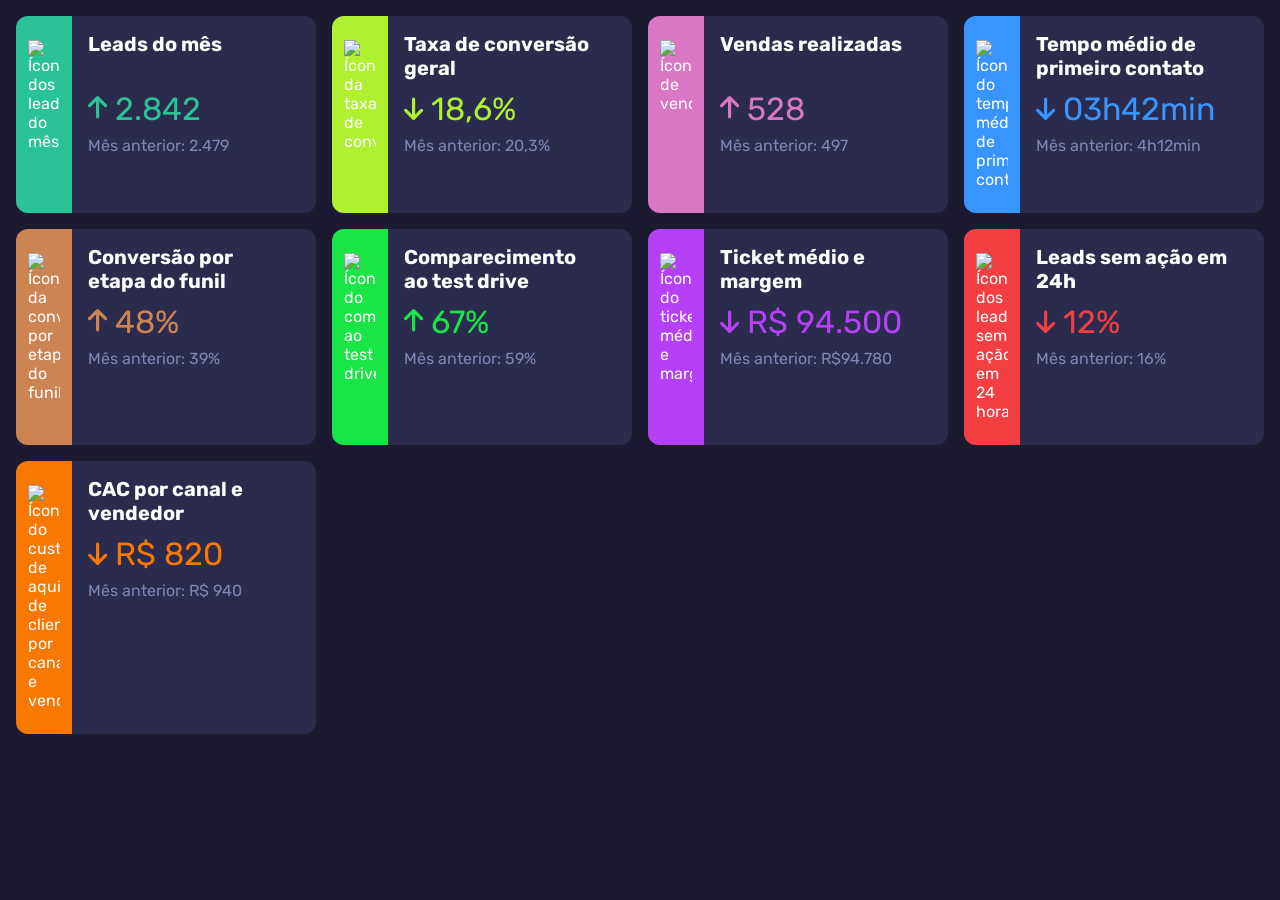
==== index.html @ 7ce00cc4 "feat:cards fluidos com KPIs" ====
<!DOCTYPE html>
<html lang="pt-br">

<head>
  <meta charset="UTF-8">
  <meta name="viewport" content="width=device-width, initial-scale=1.0">
  <title>Dashboard</title>
  <link rel="preconnect" href="https://fonts.googleapis.com">
  <link rel="preconnect" href="https://fonts.gstatic.com" crossorigin>
  <link href="https://fonts.googleapis.com/css2?family=Rubik:ital,wght@0,300..900;1,300..900&display=swap"
    rel="stylesheet">
  <link rel="stylesheet" href="style.css">
</head>

<body>
  <header></header>

  <main>
    <section class="cards">
      <article class="card leads">
        <div class="card__icon__container">
          <img src="assets/leads.svg" alt="Ícone dos leads do mês" class="card__icon">
        </div>
        <div class="card__content">
          <h2>Leads do mês</h2>
          <div class="card__data">
            <svg class="arrow" viewBox="0 0 12 25">
              <defs id="defs1" />
              <g id="SVGRepo_iconCarrier">
              <path d="M 6,6 V 18 M 6,6 1,11 m 5,-5 5,5" stroke="currentColor" stroke-width="2" stroke-linecap="round"
              stroke-linejoin="round" id="path1" />
              </g>
            </svg>
            <p>2.842</p>
          </div>
          <p class="card__data-prev">Mês anterior: 2.479</p>
        </div>
      </article>

      <article class="card conversao">
        <div class="card__icon__container">
          <img src="assets/conversao.svg" alt="Ícone da taxa de conversão" class="card__icon">
        </div>
        <div class="card__content">
          <h2>Taxa de conversão geral</h2>
          <div class="card__data">
            <svg class="arrow down" viewBox="0 0 12 25">
              <defs id="defs1" />
              <g id="SVGRepo_iconCarrier">
              <path d="M 6,6 V 18 M 6,6 1,11 m 5,-5 5,5" stroke="currentColor" stroke-width="2" stroke-linecap="round"
              stroke-linejoin="round" id="path1" />
              </g>
            </svg>
            <p>18,6%</p>
          </div>
          <p class="card__data-prev">Mês anterior: 20,3%</p>
        </div>
      </article>

      <article class="card vendas">
        <div class="card__icon__container">
          <img src="assets/vendas.svg" alt="Ícone de vendas" class="card__icon">
        </div>
        <div class="card__content">
          <h2>Vendas realizadas</h2>
          <div class="card__data">
            <svg class="arrow" viewBox="0 0 12 25">
              <defs id="defs1" />
              <g id="SVGRepo_iconCarrier">
              <path d="M 6,6 V 18 M 6,6 1,11 m 5,-5 5,5" stroke="currentColor" stroke-width="2" stroke-linecap="round"
              stroke-linejoin="round" id="path1" />
              </g>
            </svg>
            <p>528</p>
          </div>
          <p class="card__data-prev">Mês anterior: 497</p>
        </div>
      </article>

      <article class="card tempo">
        <div class="card__icon__container">
          <img src="assets/tempo.svg" alt="Ícone do tempo médio de primeiro contato" class="card__icon">
        </div>
        <div class="card__content">
          <h2>Tempo médio de primeiro contato</h2>
          <div class="card__data">
            <svg class="arrow down" viewBox="0 0 12 25">
              <defs id="defs1" />
              <g id="SVGRepo_iconCarrier">
              <path d="M 6,6 V 18 M 6,6 1,11 m 5,-5 5,5" stroke="currentColor" stroke-width="2" stroke-linecap="round"
              stroke-linejoin="round" id="path1" />
              </g>
            </svg>
            <p>03h42min</p>
          </div>
          <p class="card__data-prev">Mês anterior: 4h12min</p>
        </div>
      </article>

      <article class="card funil">
        <div class="card__icon__container">
          <img src="assets/funil.svg" alt="Ícone da conversão por etapa do funil" class="card__icon">
        </div>
        <div class="card__content">
          <h2>Conversão por etapa do funil</h2>
          <div class="card__data">
            <svg class="arrow" viewBox="0 0 12 25">
              <defs id="defs1" />
              <g id="SVGRepo_iconCarrier">
              <path d="M 6,6 V 18 M 6,6 1,11 m 5,-5 5,5" stroke="currentColor" stroke-width="2" stroke-linecap="round"
              stroke-linejoin="round" id="path1" />
              </g>
            </svg>
            <p>48%</p>
          </div>
          <p class="card__data-prev">Mês anterior: 39%</p>
        </div>
      </article>

      <article class="card test-drive">
        <div class="card__icon__container">
          <img src="assets/test-drive.svg" alt="Ícone do comparecimento ao test drive" class="card__icon">
        </div>
        <div class="card__content">
          <h2>Comparecimento ao test drive</h2>
          <div class="card__data">
            <svg class="arrow" viewBox="0 0 12 25">
              <defs id="defs1" />
              <g id="SVGRepo_iconCarrier">
              <path d="M 6,6 V 18 M 6,6 1,11 m 5,-5 5,5" stroke="currentColor" stroke-width="2" stroke-linecap="round"
              stroke-linejoin="round" id="path1" />
              </g>
            </svg>
            <p>67%</p>
          </div>
          <p class="card__data-prev">Mês anterior: 59%</p>
        </div>
      </article>

      <article class="card ticket">
        <div class="card__icon__container">
          <img src="assets/ticket.svg" alt="Ícone do ticket médio e margem" class="card__icon">
        </div>
        <div class="card__content">
          <h2>Ticket médio e margem</h2>
          <div class="card__data">
            <svg class="arrow down" viewBox="0 0 12 25">
              <defs id="defs1" />
              <g id="SVGRepo_iconCarrier">
              <path d="M 6,6 V 18 M 6,6 1,11 m 5,-5 5,5" stroke="currentColor" stroke-width="2" stroke-linecap="round"
              stroke-linejoin="round" id="path1" />
              </g>
            </svg>
            <p>R$ 94.500</p>
          </div>
          <p class="card__data-prev">Mês anterior: R$94.780</p>
        </div>
      </article>

      <article class="card leads-s-acao">
        <div class="card__icon__container">
          <img src="assets/leads-s-acao.svg" alt="Ícone dos leads sem ação em 24 horas" class="card__icon">
        </div>
        <div class="card__content">
          <h2>Leads sem ação em 24h</h2>
          <div class="card__data">
            <svg class="arrow down" viewBox="0 0 12 25">
              <defs id="defs1" />
              <g id="SVGRepo_iconCarrier">
              <path d="M 6,6 V 18 M 6,6 1,11 m 5,-5 5,5" stroke="currentColor" stroke-width="2" stroke-linecap="round"
              stroke-linejoin="round" id="path1" />
              </g>
            </svg>
            <p>12%</p>
          </div>
          <p class="card__data-prev">Mês anterior: 16%</p>
        </div>
      </article>

      <article class="card cac">
        <div class="card__icon__container">
          <img src="assets/cac.svg" alt="Ícone do custo de aquisição de clientes por canal e vendedor" class="card__icon">
        </div>
        <div class="card__content">
          <h2>CAC por canal e vendedor</h2>
          <div class="card__data">
            <svg class="arrow down" viewBox="0 0 12 25">
              <defs id="defs1" />
              <g id="SVGRepo_iconCarrier">
              <path d="M 6,6 V 18 M 6,6 1,11 m 5,-5 5,5" stroke="currentColor" stroke-width="2" stroke-linecap="round"
              stroke-linejoin="round" id="path1" />
              </g>
            </svg>
            <p>R$ 820</p>
          </div>
          <p class="card__data-prev">Mês anterior: R$ 940</p>
        </div>
      </article>
    </section>
  </main>

  <footer></footer>
</body>

</html>
---- style.css ----
* {
  padding: 0;
  margin: 0;
  box-sizing: border-box;
}

:root {
  --clr-leads: #2ac297;
  --clr-tempo: #3895ff;
  --clr-ticket: #b63ff8;
  --clr-conversao: #aff030;
  --clr-cac: #f87801;
  --clr-leads-s-acao: #f43f42;
  --clr-vendas: #d977c4;
  --clr-test-drive: #19e546;
  --clr-funil: #cc8552;
  --clr-content: #2b2c4d;
  --clr-highlight: #43458e;
  --clr-muted: #8284b5;
  --clr-text: #fff;
  --clr-bg-dark: #1b1a30;
}

body {
  padding: 1rem;
  background-color: var(--clr-bg-dark);
}

.cards {
  display: grid;
  grid-template-columns: repeat(auto-fit, minmax(300px, 1fr));
  gap: 1rem;
}

.card {
  display: flex;
  flex-direction: row;
  background-color: var(--clr-content);
  font-family: "Rubik", system-ui, sans-serif;
  text-decoration: none;
  color: var(--clr-text);
  border-radius: 12px;
  transition: .2s;
}

.card:hover {
  background-color: var(--clr-highlight);
}

.card__icon__container {
  border-radius: 12px 0 0 12px;
  padding: 1.5rem 0.75rem;
}

.card__icon {
  max-width: 2rem;
}

.card__content {
  display: flex;
  flex-direction: column;
  padding: 1rem;
  gap: 0.5rem;
}

.card__content h2 {
  font-size: 1.25rem;
  height: 3rem;
  max-width: 12rem;
}

.card__data {
  display: flex;
  flex-direction: row;
  align-items: flex-end;
  font-size: 2rem;
  gap: 0.5rem;
}

.arrow {
  max-height: 2.5rem;
}

.down {
  transform: rotate(180deg);
}

.card__data-prev {
  color: var(--clr-muted);
  font-size: 1rem;
}

.leads .card__data {
  color:var(--clr-leads);
}

.leads .card__icon__container {
  background-color: var(--clr-leads);
}

.conversao .card__data {
  color:var(--clr-conversao);
}

.conversao .card__icon__container {
  background-color: var(--clr-conversao);
}

.vendas .card__data {
  color:var(--clr-vendas);
}

.vendas .card__icon__container {
  background-color: var(--clr-vendas);
}

.tempo .card__data {
  color:var(--clr-tempo);
}

.tempo .card__icon__container {
  background-color: var(--clr-tempo);
}

.funil .card__data {
  color:var(--clr-funil);
}

.funil .card__icon__container {
  background-color: var(--clr-funil);
}

.test-drive .card__data {
  color:var(--clr-test-drive);
}

.test-drive .card__icon__container {
  background-color: var(--clr-test-drive);
}

.ticket .card__data {
  color:var(--clr-ticket);
}

.ticket .card__icon__container {
  background-color: var(--clr-ticket);
}

.leads-s-acao .card__data {
  color:var(--clr-leads-s-acao);
}

.leads-s-acao .card__icon__container {
  background-color: var(--clr-leads-s-acao);
}

.cac .card__data {
  color:var(--clr-cac);
}

.cac .card__icon__container {
  background-color: var(--clr-cac);
}
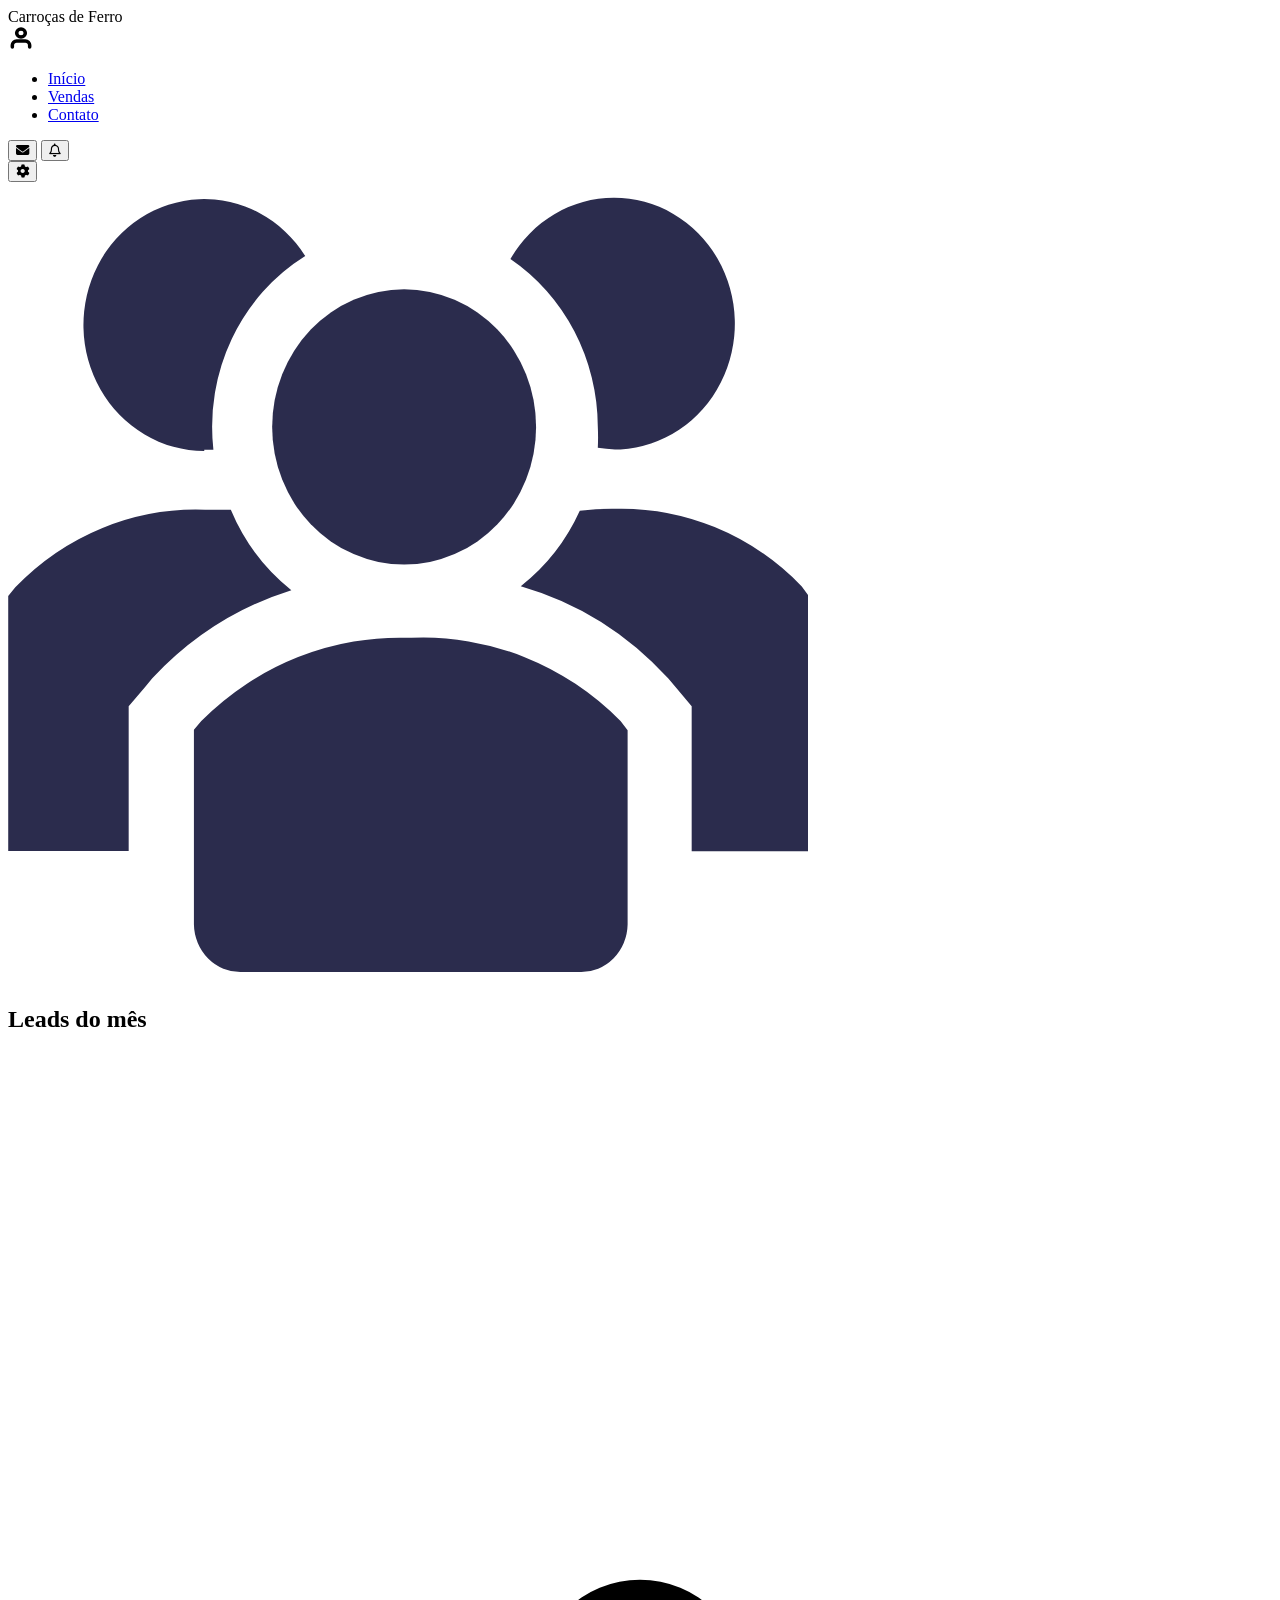
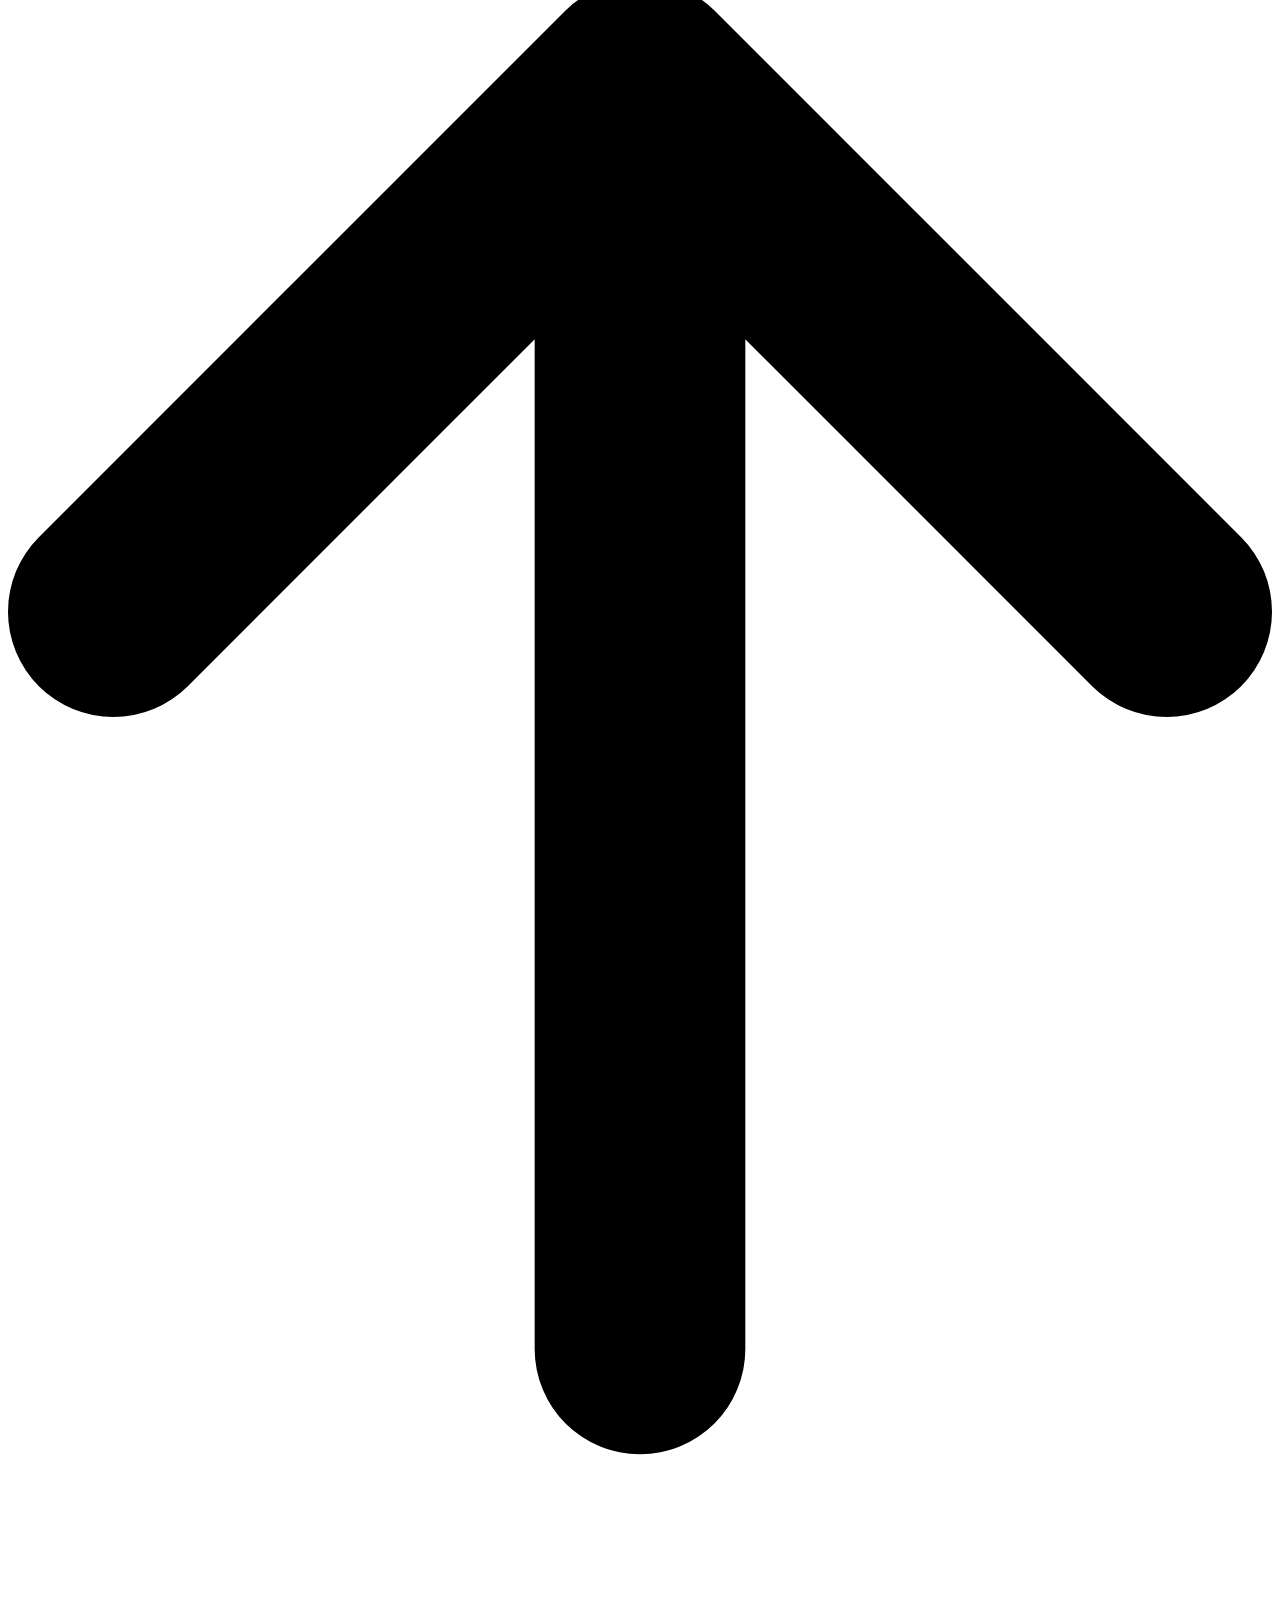
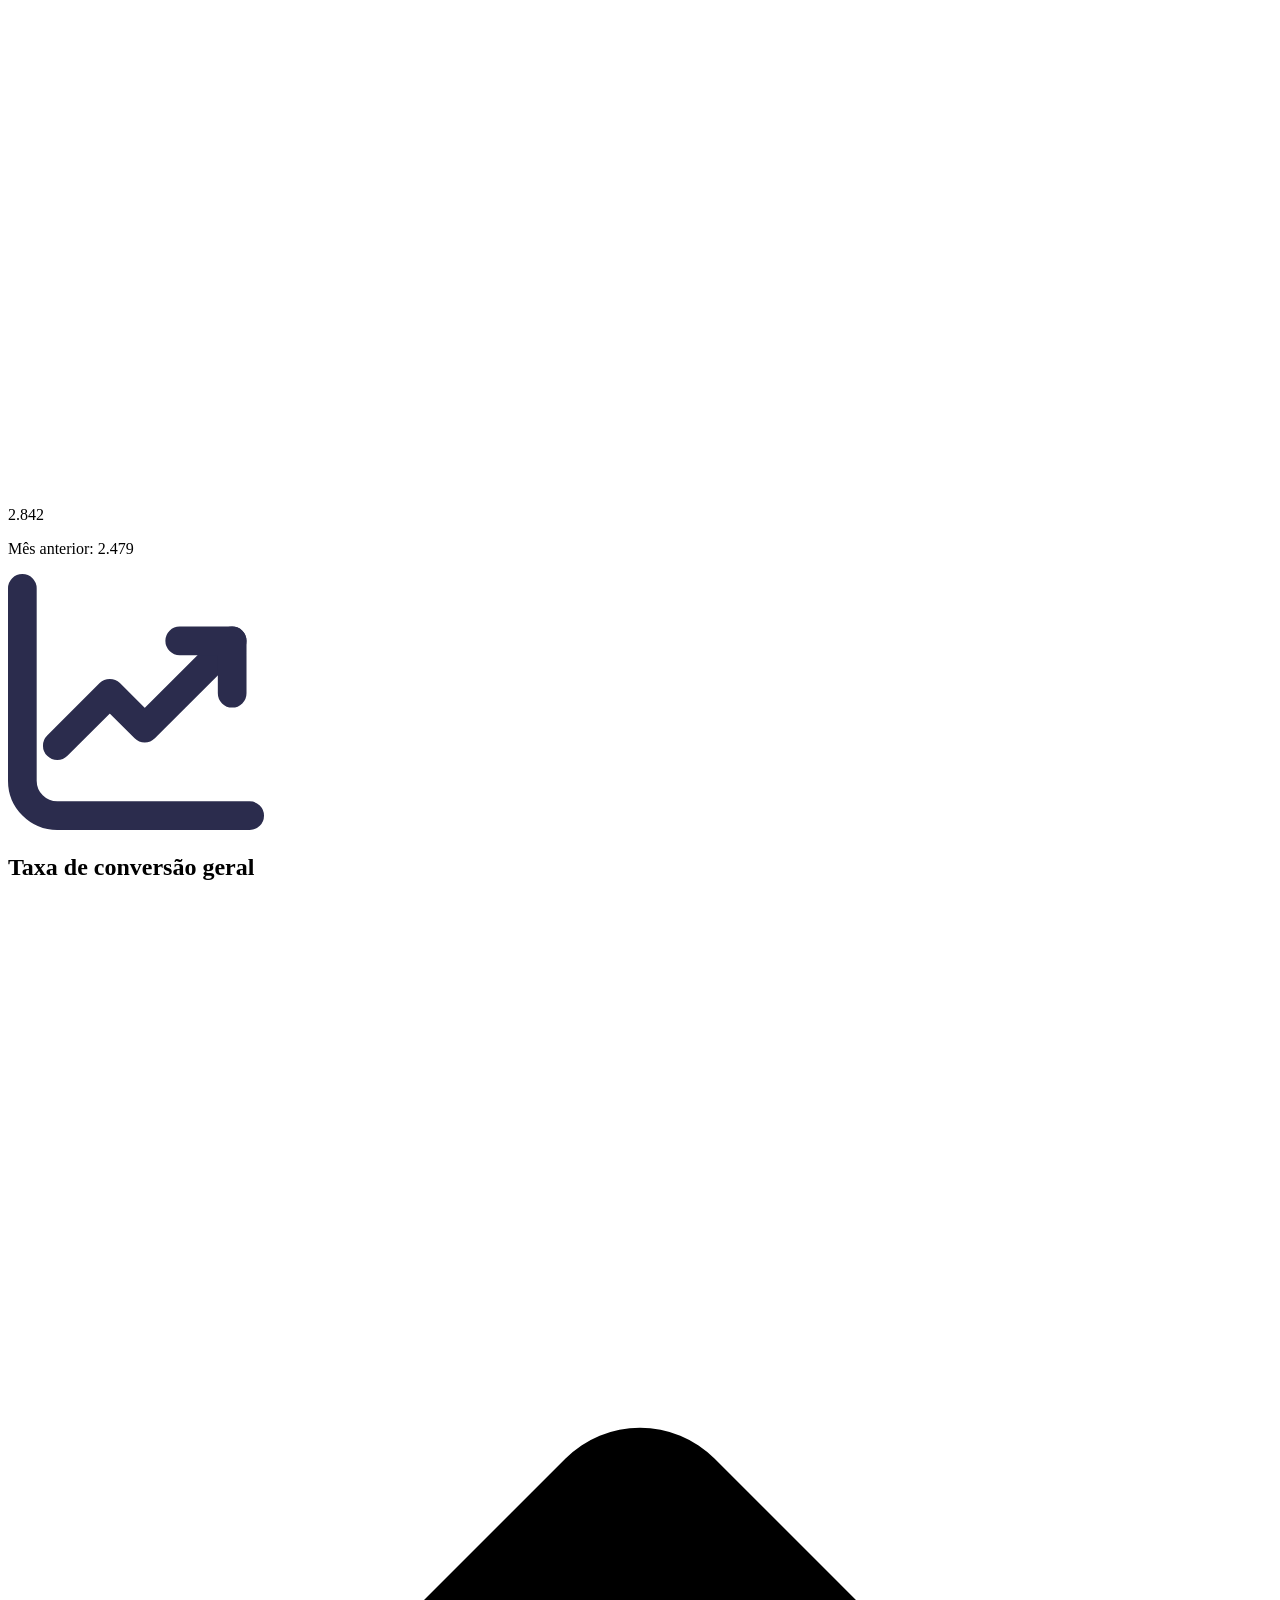
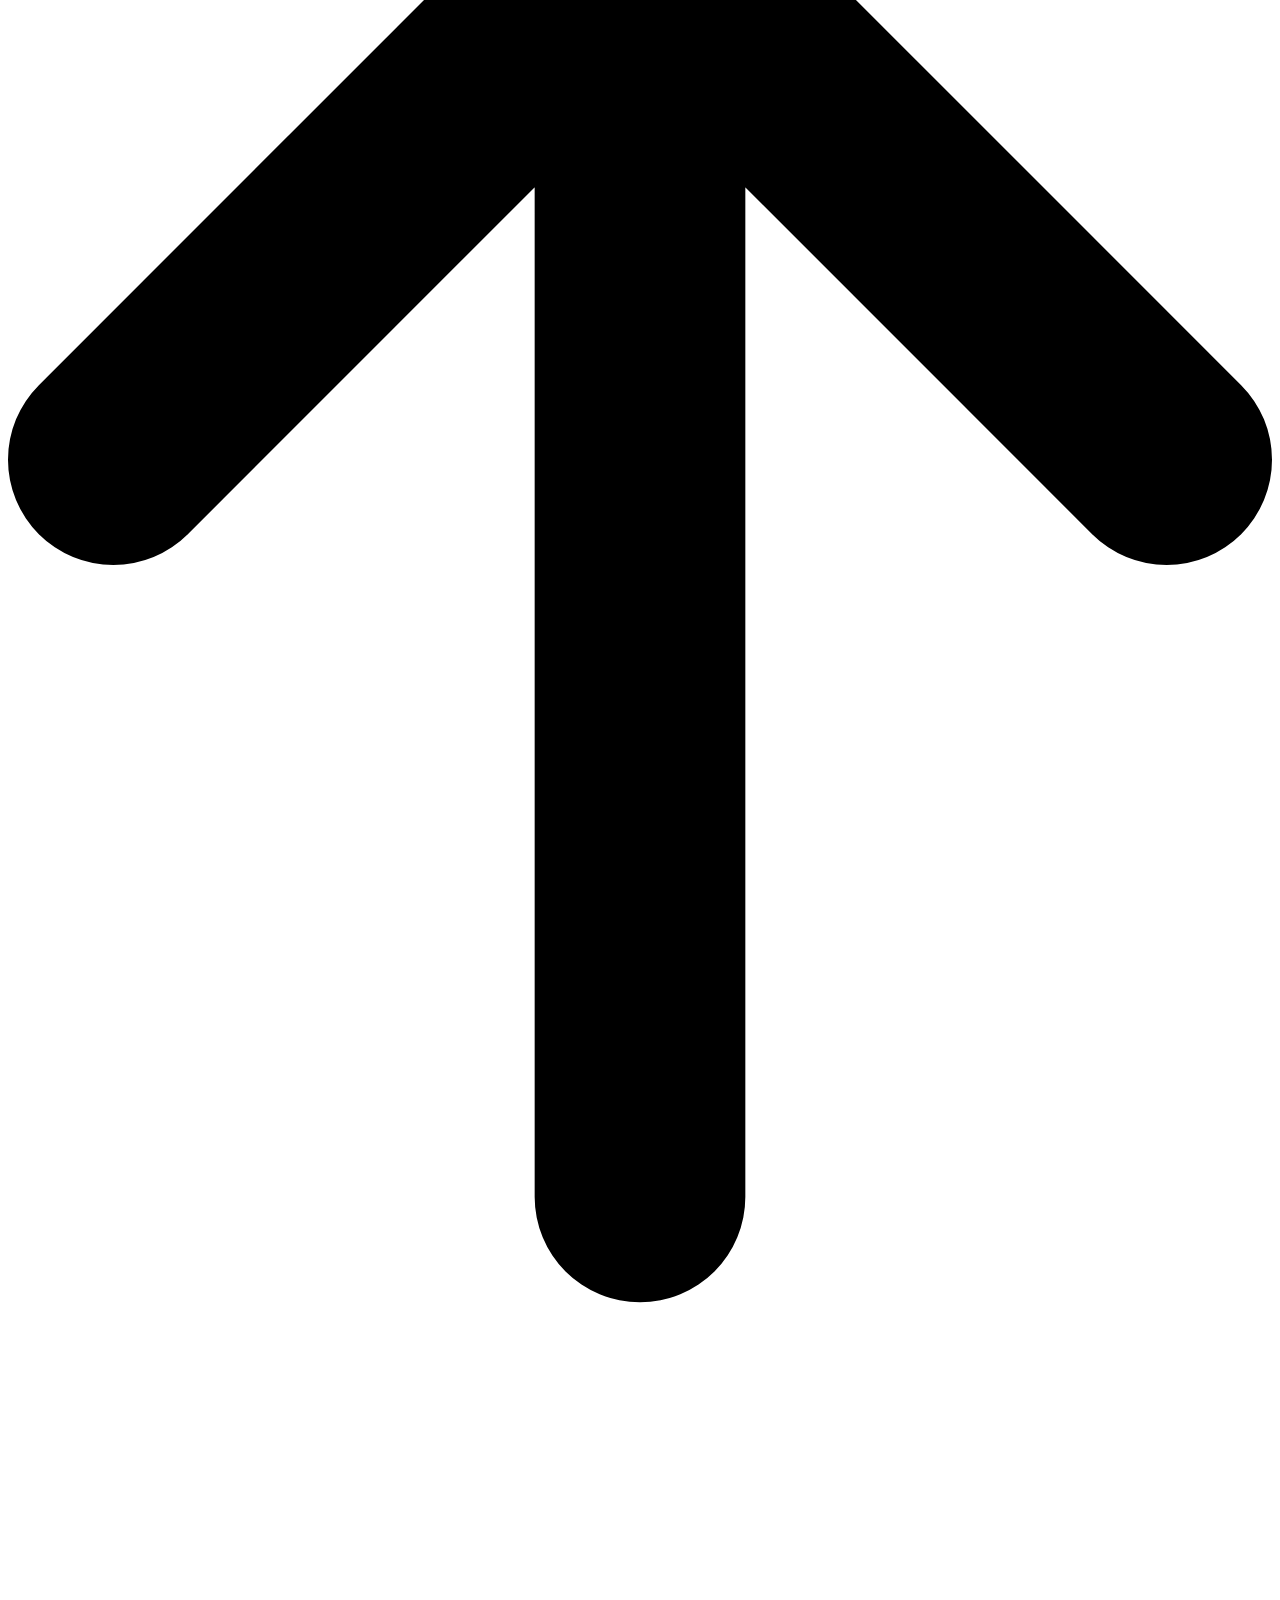
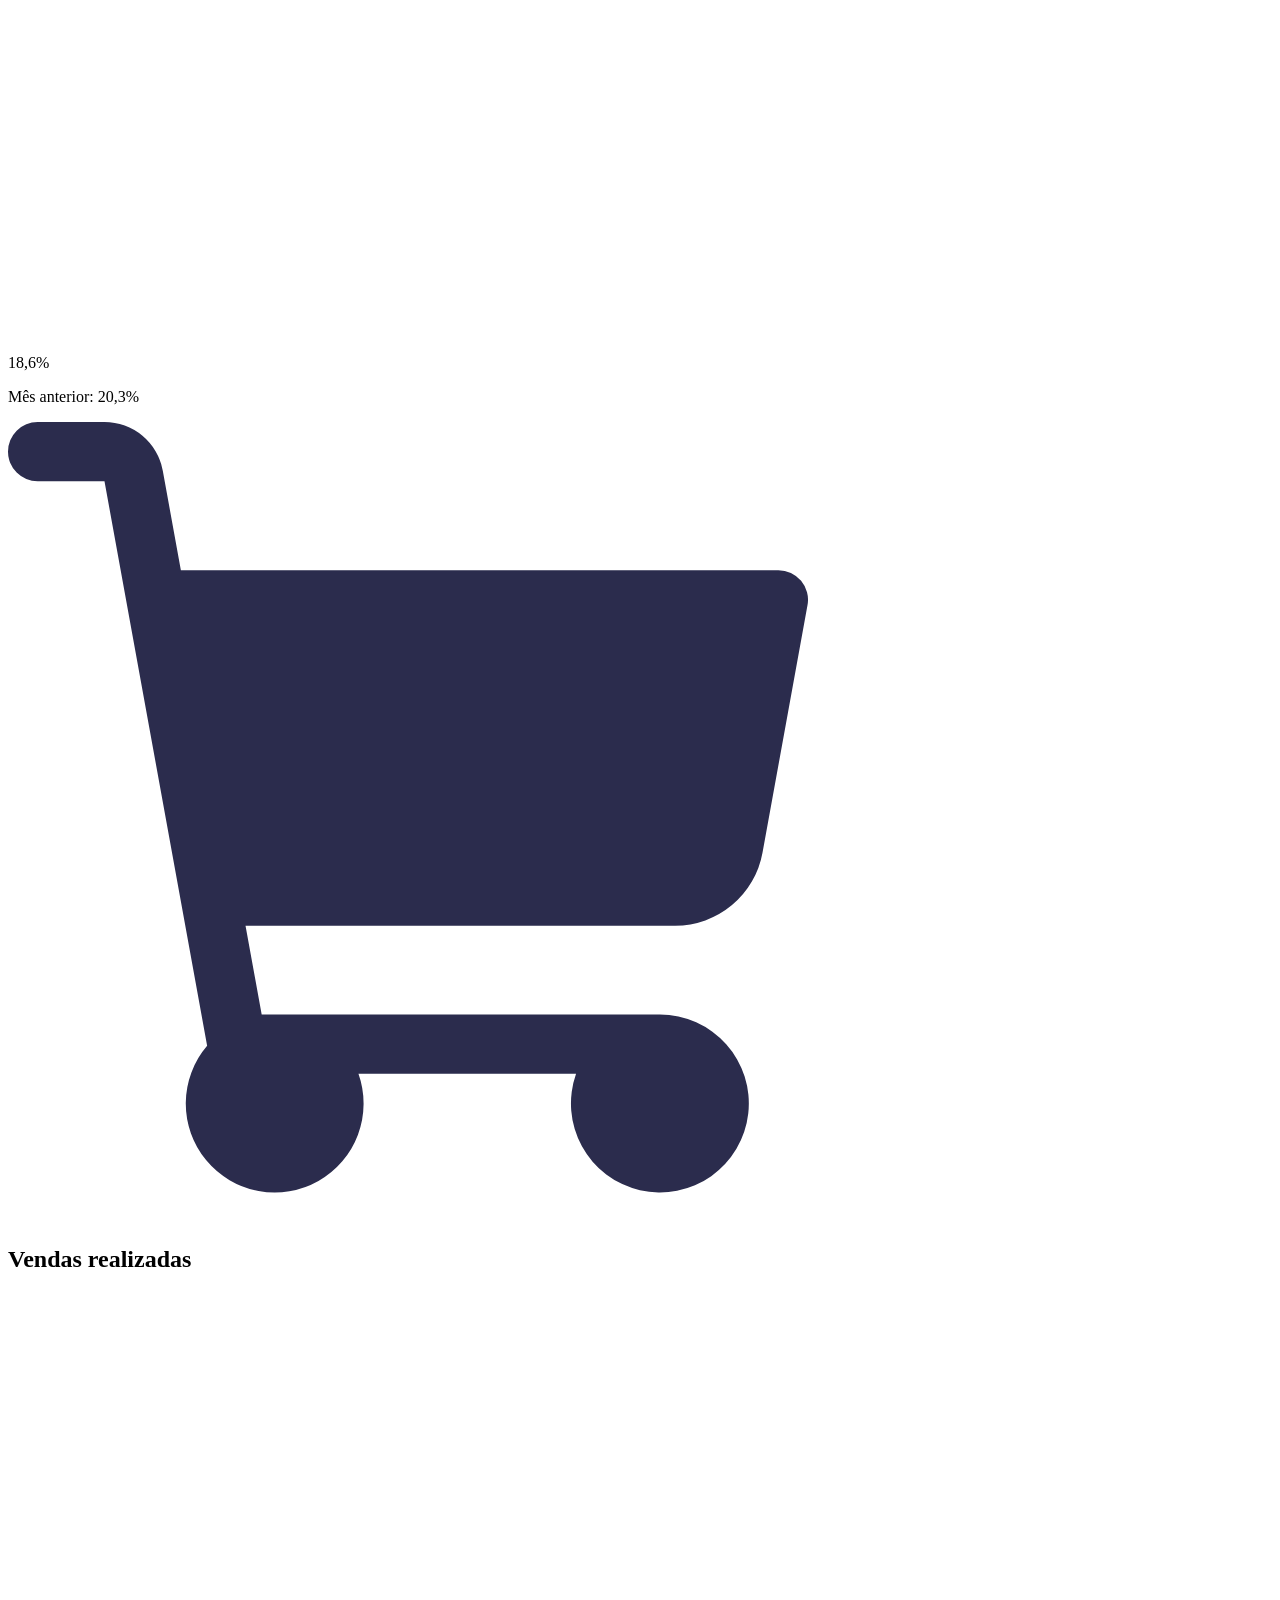
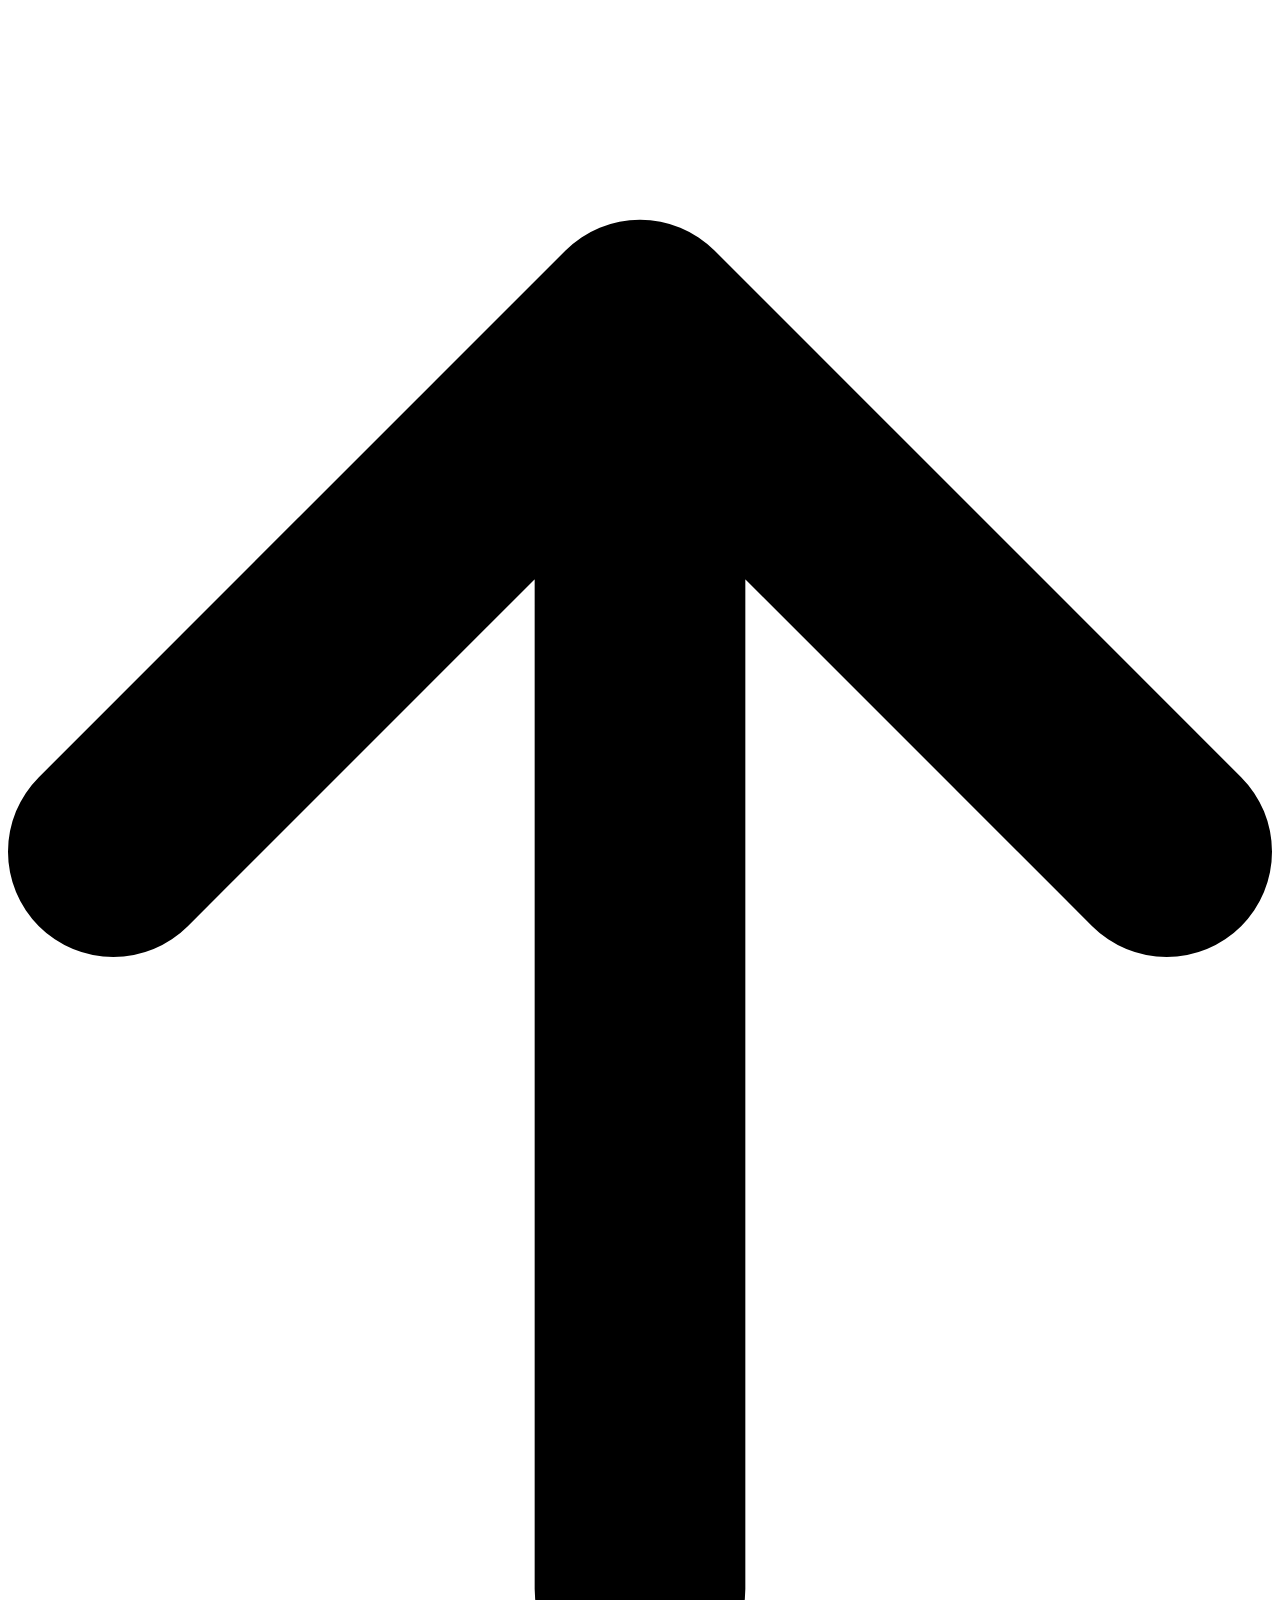
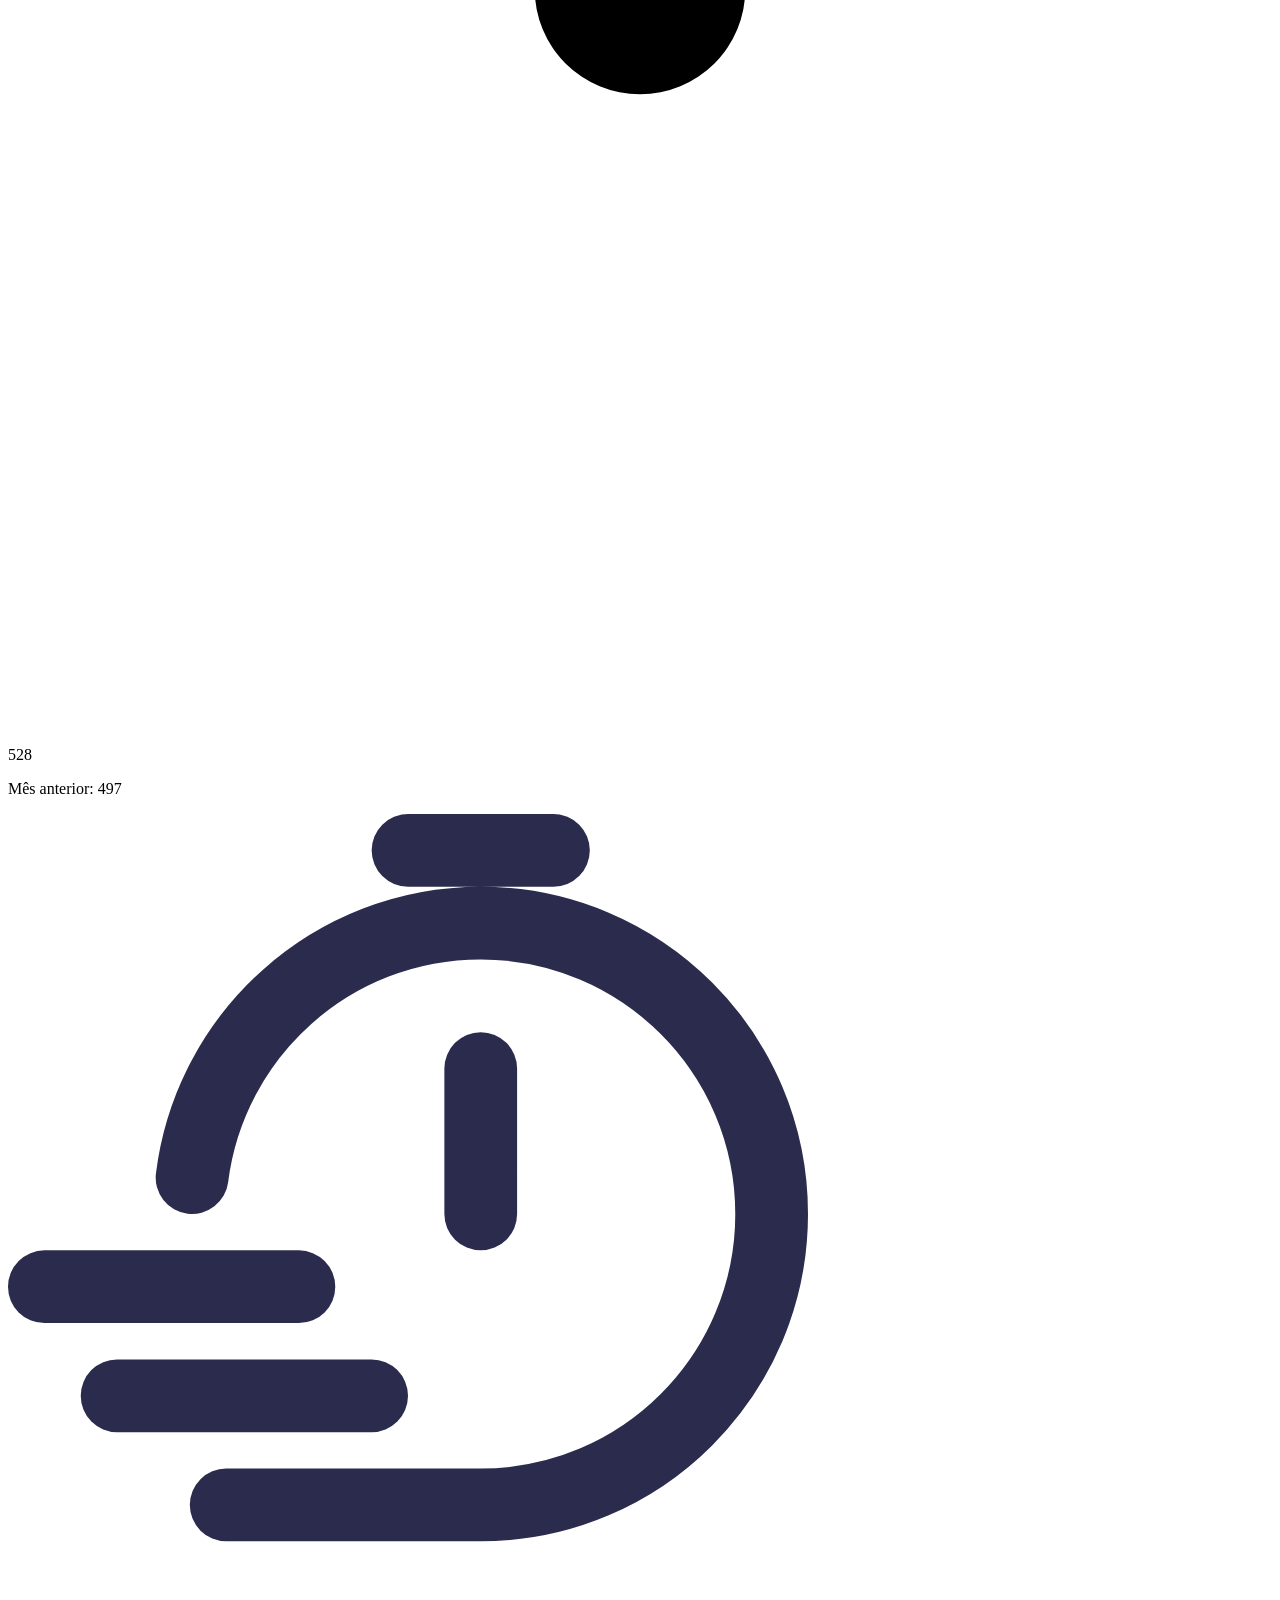
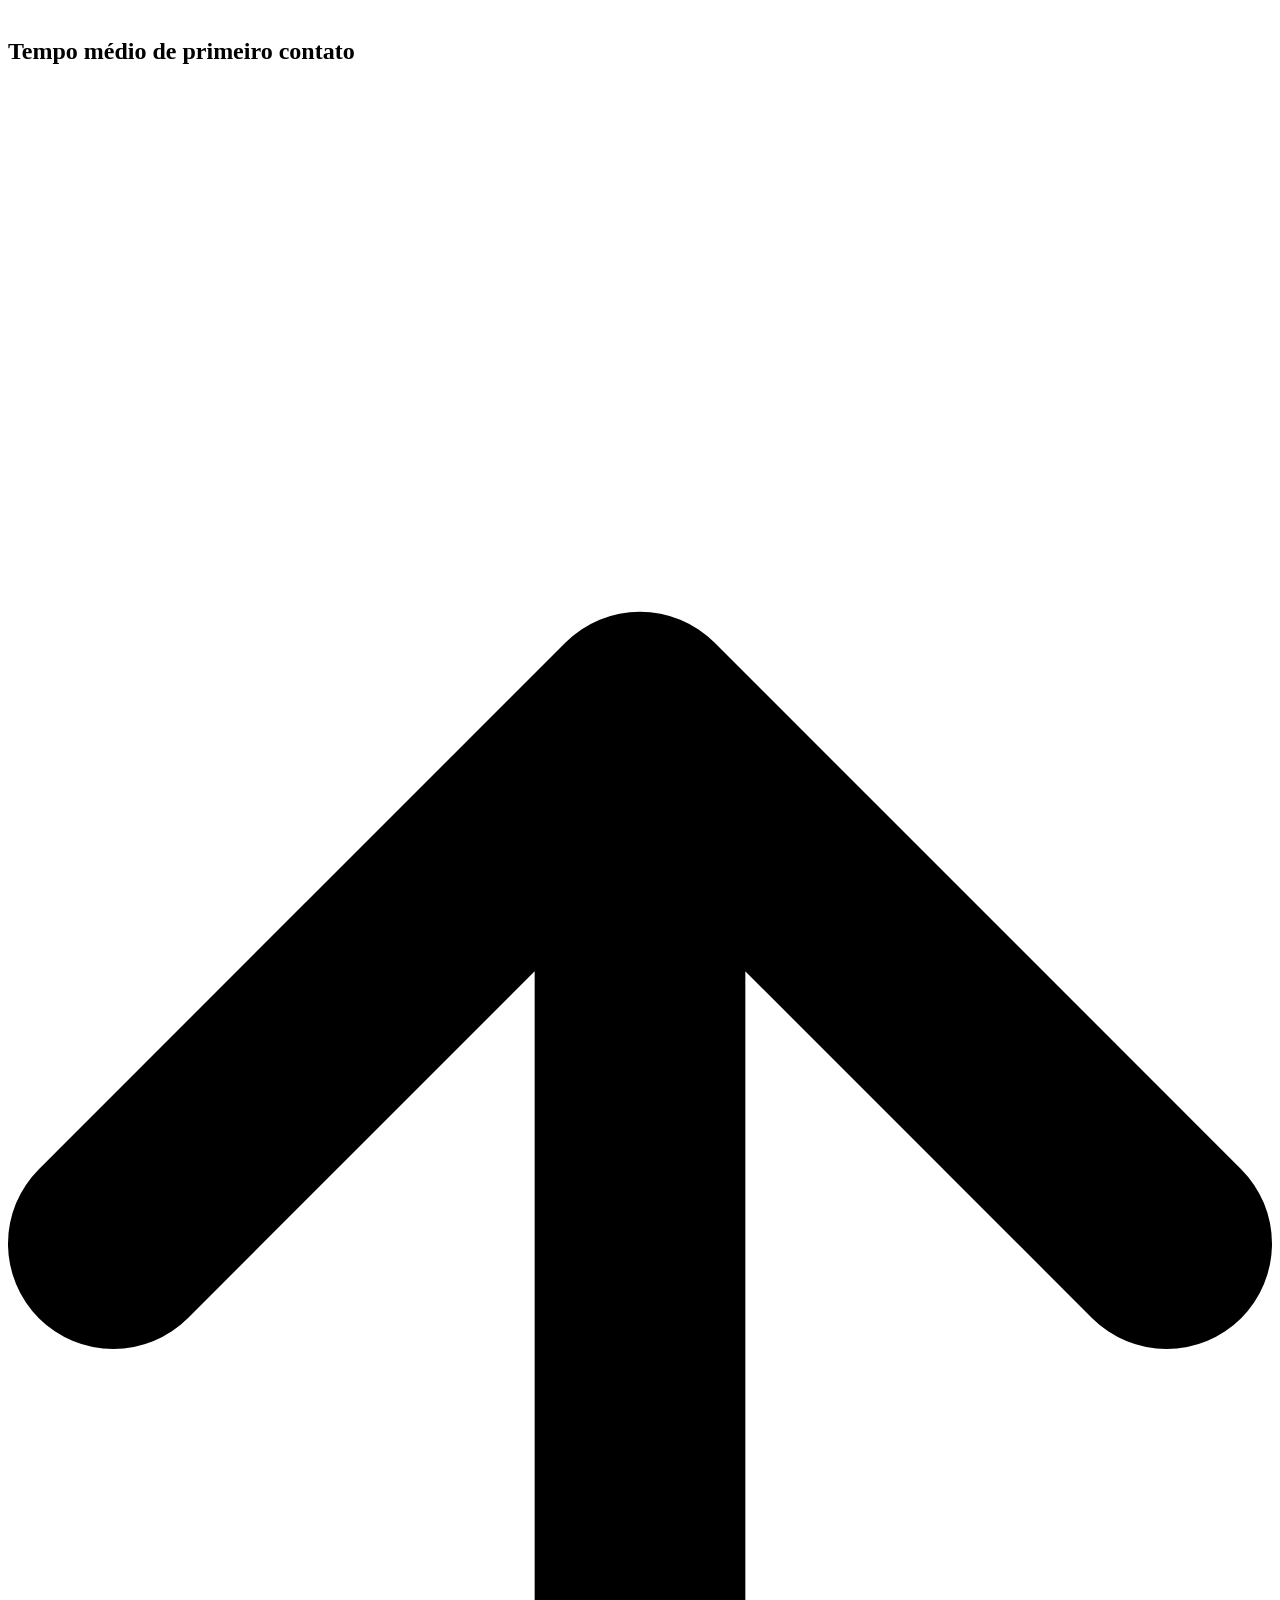
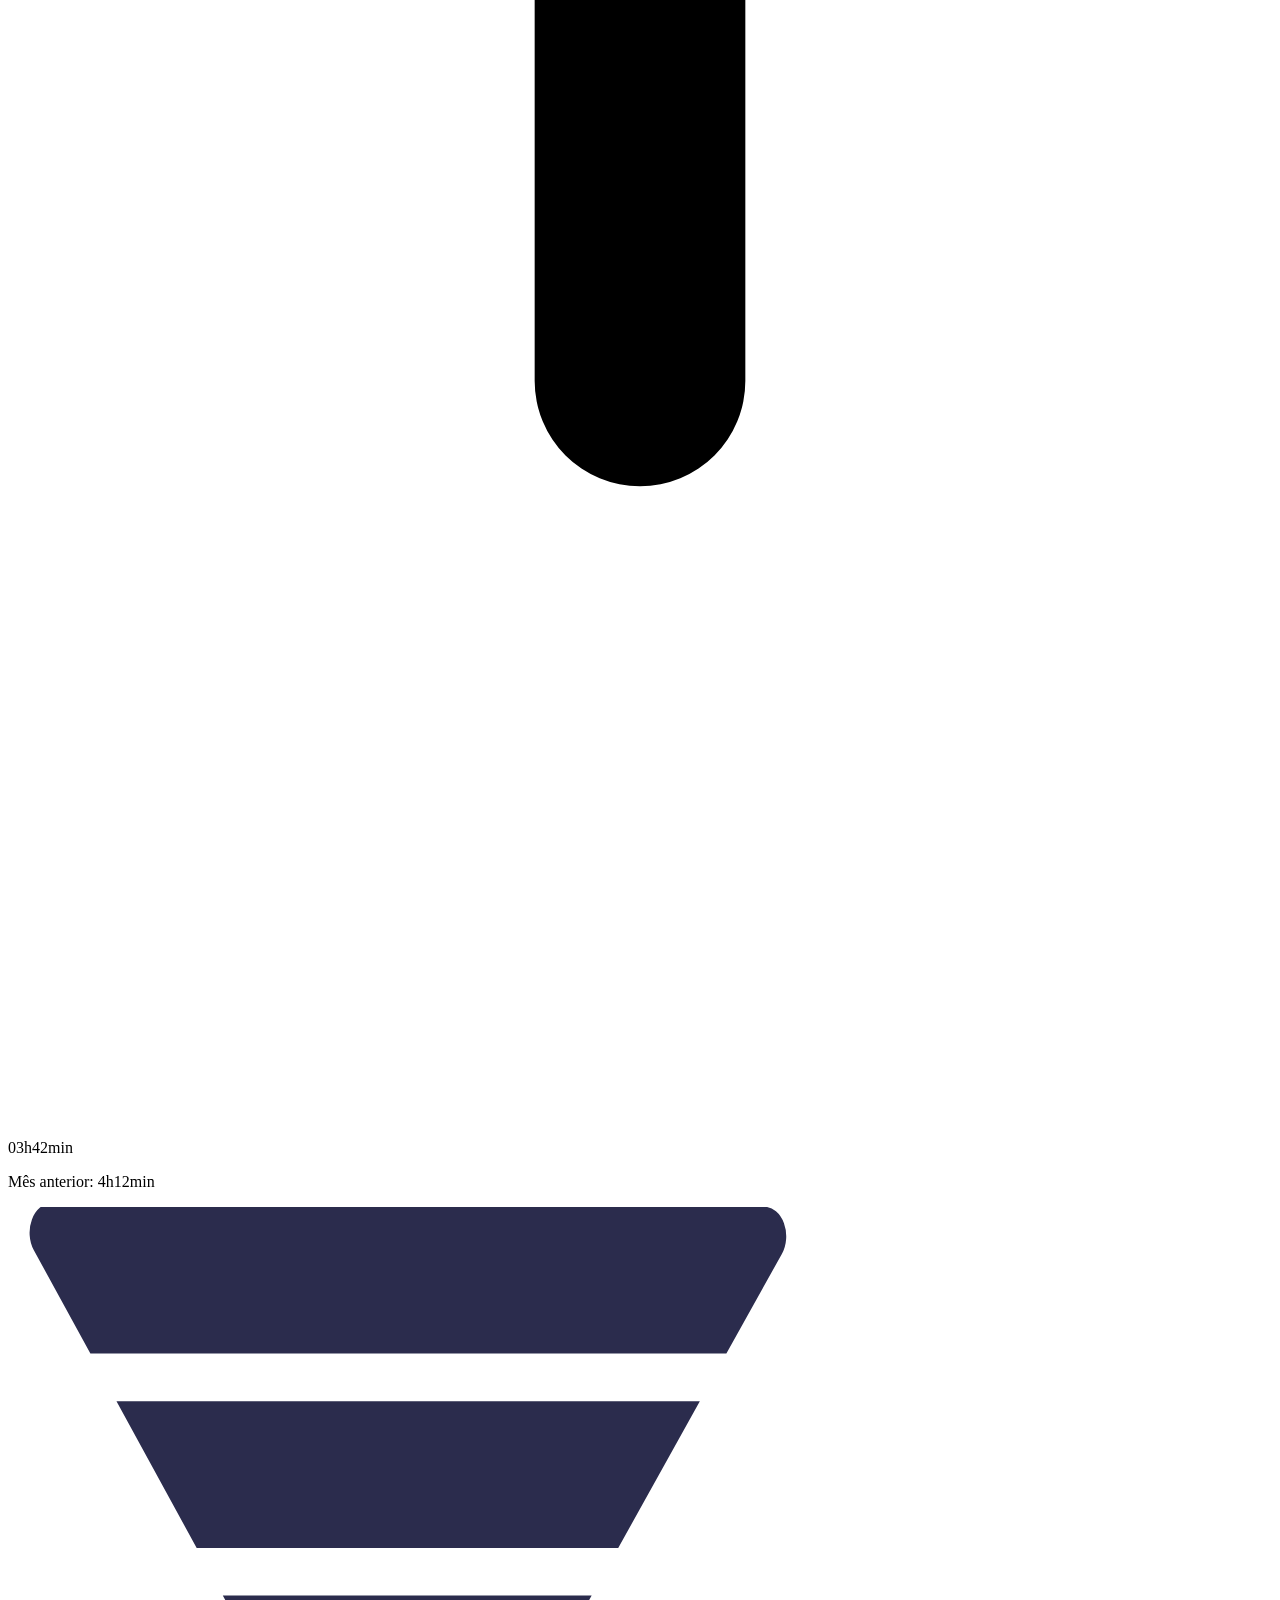
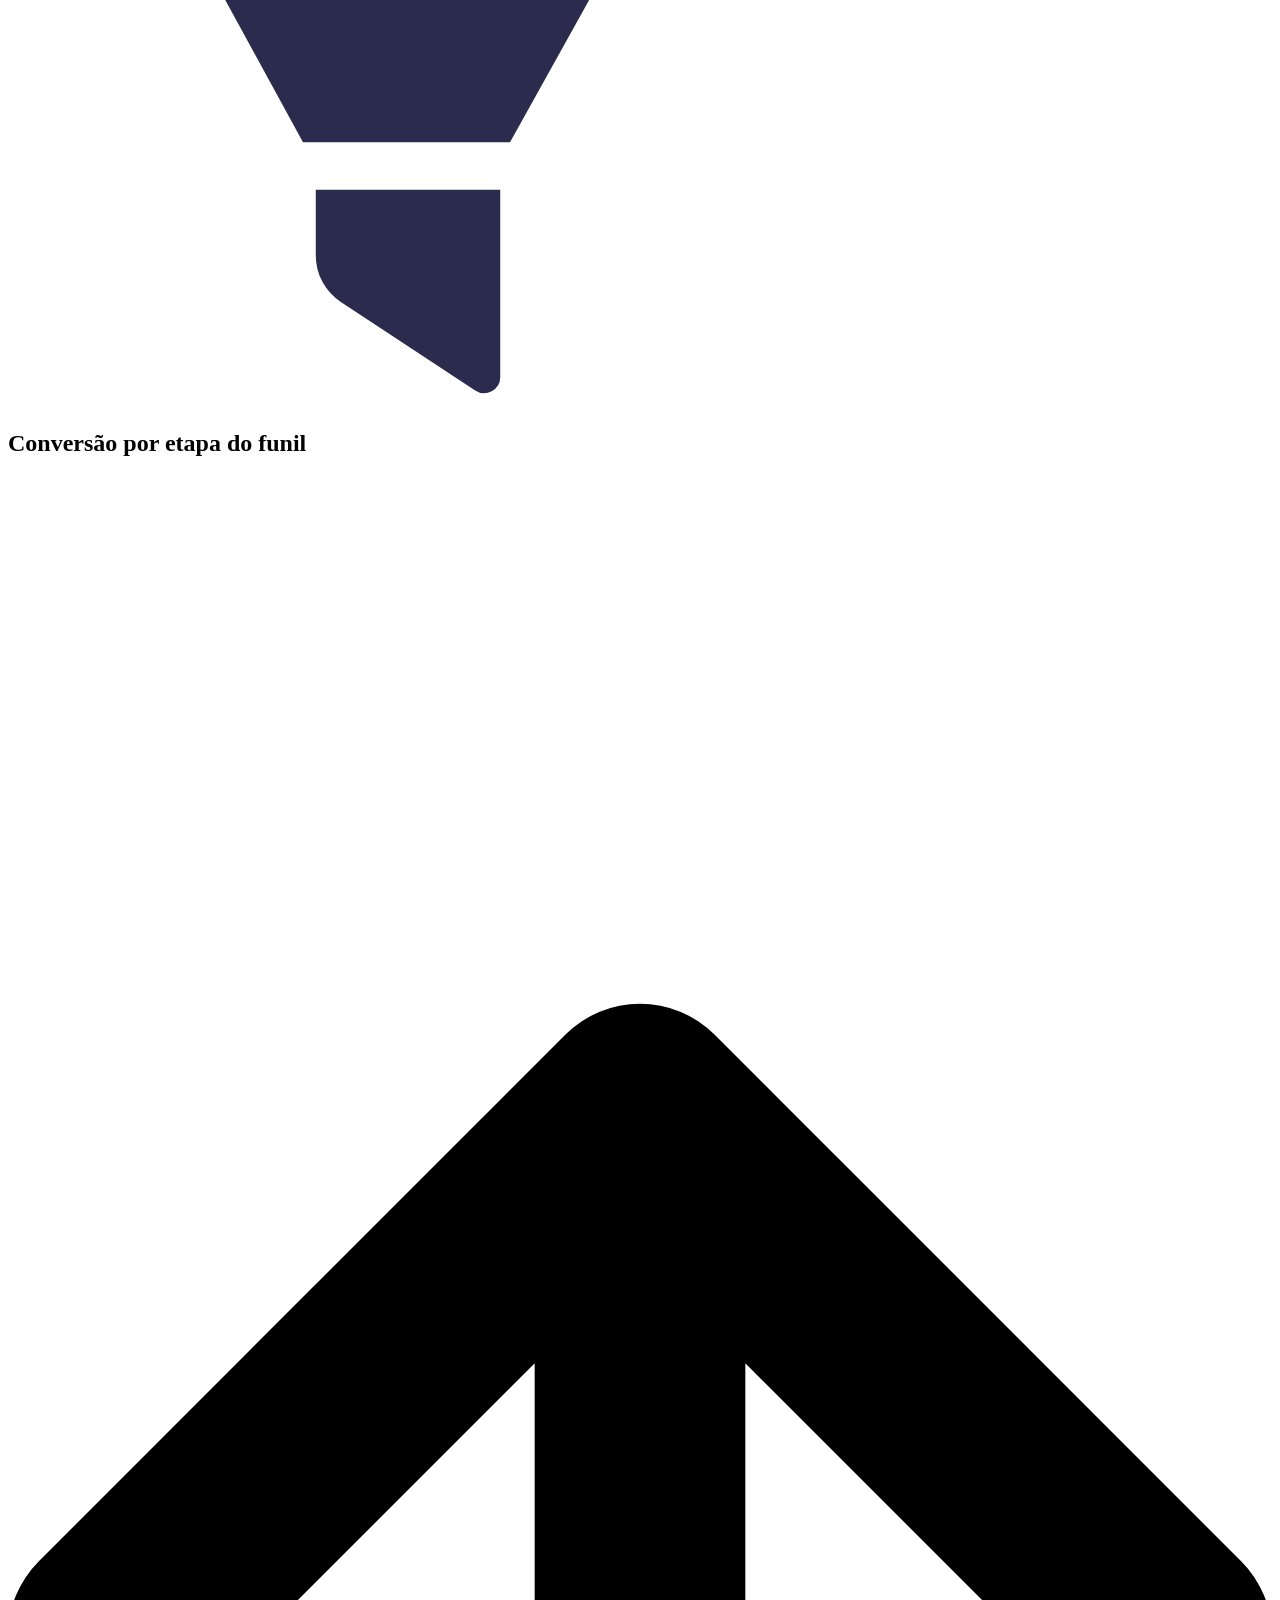
==== commit 1a636984: "feat:fusão dos elementos: navbar + sidebar + cards" ====
--- a/index.html
+++ b/index.html
@@ -7,19 +7,51 @@
   <title>Dashboard</title>
   <link rel="preconnect" href="https://fonts.googleapis.com">
   <link rel="preconnect" href="https://fonts.gstatic.com" crossorigin>
-  <link href="https://fonts.googleapis.com/css2?family=Rubik:ital,wght@0,300..900;1,300..900&display=swap"
+
+  <link rel="stylesheet" href="https://cdnjs.cloudflare.com/ajax/libs/font-awesome/6.4.0/css/all.min.css">
+  <link
+    href="https://fonts.googleapis.com/css2?family=Rubik:ital,wght@0,300..900;1,300..900&family=Sansita:ital,wght@0,400;0,700;0,800;0,900;1,400;1,700;1,800;1,900&display=swap"
     rel="stylesheet">
+
   <link rel="stylesheet" href="style.css">
 </head>
 
 <body>
-  <header></header>
-
-  <main>
+  <header class="navbar">
+    <div class="nome head-icon">Carroças de Ferro</div>
+    <div class="perfil head-icon"><a href="#"><img src="img/user.svg" alt="Ícone de perfil" /></a></div>
+    <nav class="menu">
+      <ul class="menu__items">
+        <li><a href="#" class="menu__item selected">Início</a></li>
+        <li><a href="#" class="menu__item">Vendas</a></li>
+        <li><a href="#" class="menu__item">Contato</a></li>
+      </ul>
+    </nav>
+  </header>
+
+  <main class="dashboard">
+    <aside class="sidebar">
+      <div class="botoes-esquerda">
+        <button class="botao">
+          <i class="fa-solid fa-envelope"></i>
+        </button>
+
+        <button class="botao">
+          <i class="fa-regular fa-bell"></i>
+        </button>
+      </div>
+
+      <div class="botao-direita">
+        <button class="botao">
+          <i class="fa-solid fa-gear"></i>
+        </button>
+      </div>
+    </aside>
+
     <section class="cards">
       <article class="card leads">
         <div class="card__icon__container">
-          <img src="assets/leads.svg" alt="Ícone dos leads do mês" class="card__icon">
+          <img src="img/leads.svg" alt="Ícone dos leads do mês" class="card__icon">
         </div>
         <div class="card__content">
           <h2>Leads do mês</h2>
@@ -27,8 +59,8 @@
             <svg class="arrow" viewBox="0 0 12 25">
               <defs id="defs1" />
               <g id="SVGRepo_iconCarrier">
-              <path d="M 6,6 V 18 M 6,6 1,11 m 5,-5 5,5" stroke="currentColor" stroke-width="2" stroke-linecap="round"
-              stroke-linejoin="round" id="path1" />
+                <path d="M 6,6 V 18 M 6,6 1,11 m 5,-5 5,5" stroke="currentColor" stroke-width="2" stroke-linecap="round"
+                  stroke-linejoin="round" id="path1" />
               </g>
             </svg>
             <p>2.842</p>
@@ -39,7 +71,7 @@
 
       <article class="card conversao">
         <div class="card__icon__container">
-          <img src="assets/conversao.svg" alt="Ícone da taxa de conversão" class="card__icon">
+          <img src="img/conversao.svg" alt="Ícone da taxa de conversão" class="card__icon">
         </div>
         <div class="card__content">
           <h2>Taxa de conversão geral</h2>
@@ -47,8 +79,8 @@
             <svg class="arrow down" viewBox="0 0 12 25">
               <defs id="defs1" />
               <g id="SVGRepo_iconCarrier">
-              <path d="M 6,6 V 18 M 6,6 1,11 m 5,-5 5,5" stroke="currentColor" stroke-width="2" stroke-linecap="round"
-              stroke-linejoin="round" id="path1" />
+                <path d="M 6,6 V 18 M 6,6 1,11 m 5,-5 5,5" stroke="currentColor" stroke-width="2" stroke-linecap="round"
+                  stroke-linejoin="round" id="path1" />
               </g>
             </svg>
             <p>18,6%</p>
@@ -59,7 +91,7 @@
 
       <article class="card vendas">
         <div class="card__icon__container">
-          <img src="assets/vendas.svg" alt="Ícone de vendas" class="card__icon">
+          <img src="img/vendas.svg" alt="Ícone de vendas" class="card__icon">
         </div>
         <div class="card__content">
           <h2>Vendas realizadas</h2>
@@ -67,8 +99,8 @@
             <svg class="arrow" viewBox="0 0 12 25">
               <defs id="defs1" />
               <g id="SVGRepo_iconCarrier">
-              <path d="M 6,6 V 18 M 6,6 1,11 m 5,-5 5,5" stroke="currentColor" stroke-width="2" stroke-linecap="round"
-              stroke-linejoin="round" id="path1" />
+                <path d="M 6,6 V 18 M 6,6 1,11 m 5,-5 5,5" stroke="currentColor" stroke-width="2" stroke-linecap="round"
+                  stroke-linejoin="round" id="path1" />
               </g>
             </svg>
             <p>528</p>
@@ -79,7 +111,7 @@
 
       <article class="card tempo">
         <div class="card__icon__container">
-          <img src="assets/tempo.svg" alt="Ícone do tempo médio de primeiro contato" class="card__icon">
+          <img src="img/tempo.svg" alt="Ícone do tempo médio de primeiro contato" class="card__icon">
         </div>
         <div class="card__content">
           <h2>Tempo médio de primeiro contato</h2>
@@ -87,8 +119,8 @@
             <svg class="arrow down" viewBox="0 0 12 25">
               <defs id="defs1" />
               <g id="SVGRepo_iconCarrier">
-              <path d="M 6,6 V 18 M 6,6 1,11 m 5,-5 5,5" stroke="currentColor" stroke-width="2" stroke-linecap="round"
-              stroke-linejoin="round" id="path1" />
+                <path d="M 6,6 V 18 M 6,6 1,11 m 5,-5 5,5" stroke="currentColor" stroke-width="2" stroke-linecap="round"
+                  stroke-linejoin="round" id="path1" />
               </g>
             </svg>
             <p>03h42min</p>
@@ -99,7 +131,7 @@
 
       <article class="card funil">
         <div class="card__icon__container">
-          <img src="assets/funil.svg" alt="Ícone da conversão por etapa do funil" class="card__icon">
+          <img src="img/funil.svg" alt="Ícone da conversão por etapa do funil" class="card__icon">
         </div>
         <div class="card__content">
           <h2>Conversão por etapa do funil</h2>
@@ -107,8 +139,8 @@
             <svg class="arrow" viewBox="0 0 12 25">
               <defs id="defs1" />
               <g id="SVGRepo_iconCarrier">
-              <path d="M 6,6 V 18 M 6,6 1,11 m 5,-5 5,5" stroke="currentColor" stroke-width="2" stroke-linecap="round"
-              stroke-linejoin="round" id="path1" />
+                <path d="M 6,6 V 18 M 6,6 1,11 m 5,-5 5,5" stroke="currentColor" stroke-width="2" stroke-linecap="round"
+                  stroke-linejoin="round" id="path1" />
               </g>
             </svg>
             <p>48%</p>
@@ -119,7 +151,7 @@
 
       <article class="card test-drive">
         <div class="card__icon__container">
-          <img src="assets/test-drive.svg" alt="Ícone do comparecimento ao test drive" class="card__icon">
+          <img src="img/test-drive.svg" alt="Ícone do comparecimento ao test drive" class="card__icon">
         </div>
         <div class="card__content">
           <h2>Comparecimento ao test drive</h2>
@@ -127,8 +159,8 @@
             <svg class="arrow" viewBox="0 0 12 25">
               <defs id="defs1" />
               <g id="SVGRepo_iconCarrier">
-              <path d="M 6,6 V 18 M 6,6 1,11 m 5,-5 5,5" stroke="currentColor" stroke-width="2" stroke-linecap="round"
-              stroke-linejoin="round" id="path1" />
+                <path d="M 6,6 V 18 M 6,6 1,11 m 5,-5 5,5" stroke="currentColor" stroke-width="2" stroke-linecap="round"
+                  stroke-linejoin="round" id="path1" />
               </g>
             </svg>
             <p>67%</p>
@@ -139,7 +171,7 @@
 
       <article class="card ticket">
         <div class="card__icon__container">
-          <img src="assets/ticket.svg" alt="Ícone do ticket médio e margem" class="card__icon">
+          <img src="img/ticket.svg" alt="Ícone do ticket médio e margem" class="card__icon">
         </div>
         <div class="card__content">
           <h2>Ticket médio e margem</h2>
@@ -147,8 +179,8 @@
             <svg class="arrow down" viewBox="0 0 12 25">
               <defs id="defs1" />
               <g id="SVGRepo_iconCarrier">
-              <path d="M 6,6 V 18 M 6,6 1,11 m 5,-5 5,5" stroke="currentColor" stroke-width="2" stroke-linecap="round"
-              stroke-linejoin="round" id="path1" />
+                <path d="M 6,6 V 18 M 6,6 1,11 m 5,-5 5,5" stroke="currentColor" stroke-width="2" stroke-linecap="round"
+                  stroke-linejoin="round" id="path1" />
               </g>
             </svg>
             <p>R$ 94.500</p>
@@ -159,7 +191,7 @@
 
       <article class="card leads-s-acao">
         <div class="card__icon__container">
-          <img src="assets/leads-s-acao.svg" alt="Ícone dos leads sem ação em 24 horas" class="card__icon">
+          <img src="img/leads-s-acao.svg" alt="Ícone dos leads sem ação em 24 horas" class="card__icon">
         </div>
         <div class="card__content">
           <h2>Leads sem ação em 24h</h2>
@@ -167,8 +199,8 @@
             <svg class="arrow down" viewBox="0 0 12 25">
               <defs id="defs1" />
               <g id="SVGRepo_iconCarrier">
-              <path d="M 6,6 V 18 M 6,6 1,11 m 5,-5 5,5" stroke="currentColor" stroke-width="2" stroke-linecap="round"
-              stroke-linejoin="round" id="path1" />
+                <path d="M 6,6 V 18 M 6,6 1,11 m 5,-5 5,5" stroke="currentColor" stroke-width="2" stroke-linecap="round"
+                  stroke-linejoin="round" id="path1" />
               </g>
             </svg>
             <p>12%</p>
@@ -179,7 +211,7 @@
 
       <article class="card cac">
         <div class="card__icon__container">
-          <img src="assets/cac.svg" alt="Ícone do custo de aquisição de clientes por canal e vendedor" class="card__icon">
+          <img src="img/cac.svg" alt="Ícone do custo de aquisição de clientes por canal e vendedor" class="card__icon">
         </div>
         <div class="card__content">
           <h2>CAC por canal e vendedor</h2>
@@ -187,8 +219,8 @@
             <svg class="arrow down" viewBox="0 0 12 25">
               <defs id="defs1" />
               <g id="SVGRepo_iconCarrier">
-              <path d="M 6,6 V 18 M 6,6 1,11 m 5,-5 5,5" stroke="currentColor" stroke-width="2" stroke-linecap="round"
-              stroke-linejoin="round" id="path1" />
+                <path d="M 6,6 V 18 M 6,6 1,11 m 5,-5 5,5" stroke="currentColor" stroke-width="2" stroke-linecap="round"
+                  stroke-linejoin="round" id="path1" />
               </g>
             </svg>
             <p>R$ 820</p>
@@ -197,9 +229,9 @@
         </div>
       </article>
     </section>
+
+    <footer class="footer">Site oficial Carroça de Ferro - setembro de 2026</footer>
   </main>
-
-  <footer></footer>
 </body>
 
 </html>
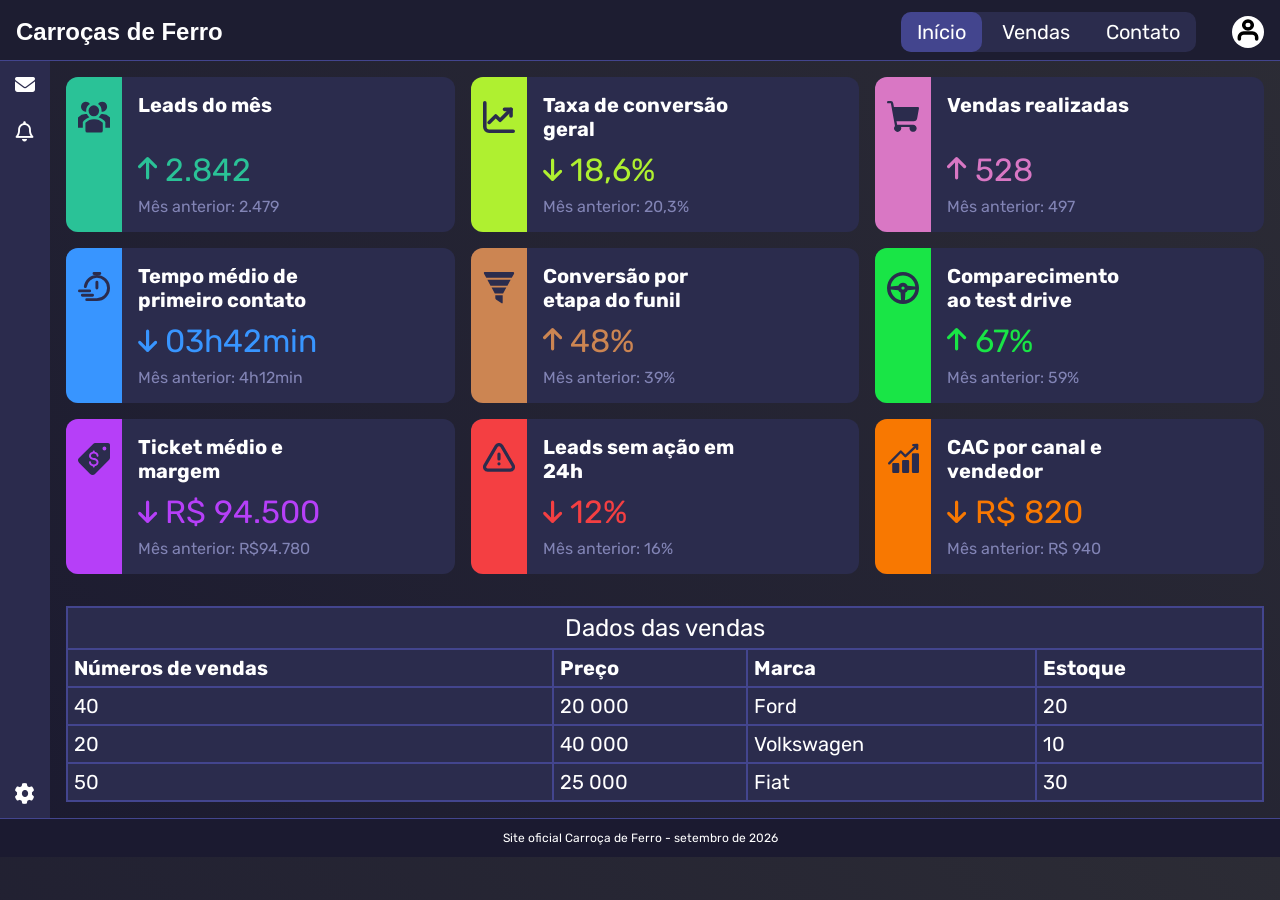
==== commit dece3f2f: "criação da tabela" ====
--- a/index.html
+++ b/index.html
@@ -229,9 +229,41 @@
         </div>
       </article>
     </section>
-
-    <footer class="footer">Site oficial Carroça de Ferro - setembro de 2026</footer>
+    <div class="rolagem-tabela">
+      <table class="tabela">
+        <caption>Dados das vendas</caption>
+        <thead>
+          <tr>
+            <th scope="col">Números de vendas</th>
+            <th scope="col">Preço</th>
+            <th scope="col">Marca</th>
+            <th scope="col">Estoque</th>
+          </tr>
+        </thead>
+        <tbody>
+          <tr>
+            <td>40</td>
+            <td>20 000</td>
+            <td>Ford</td>
+            <td>20</td>
+          </tr>
+         <tr>
+            <td>20</td>
+            <td>40 000</td>
+            <td>Volkswagen</td>
+            <td>10</td>
+         </tr>
+          <tr>
+            <td>50</td>
+           <td>25 000</td>
+            <td>Fiat</td>
+            <td>30</td>
+          </tr>
+        </tbody>
+      </table>
+    </div>
   </main>
+  <footer class="footer">Site oficial Carroça de Ferro - setembro de 2026</footer>
 </body>
 
 </html>
--- a/style.css
+++ b/style.css
@@ -0,0 +1,393 @@
+* {
+  padding: 0;
+  margin: 0;
+  box-sizing: border-box;
+  font-family: "Rubik", system-ui, sans-serif;
+}
+
+:root {
+  --clr-leads: #2ac297;
+  --clr-tempo: #3895ff;
+  --clr-ticket: #b63ff8;
+  --clr-conversao: #aff030;
+  --clr-cac: #f87801;
+  --clr-leads-s-acao: #f43f42;
+  --clr-vendas: #d977c4;
+  --clr-test-drive: #19e546;
+  --clr-funil: #cc8552;
+  --clr-content: #2b2c4d;
+  --clr-highlight: #43458e;
+  --clr-muted: #8284b5;
+  --clr-text: #fff;
+  --clr-bg-dark: #1b1a30;
+  --clr-bg-light: #2c2c35;
+  --clr-primary: #1d1d31;
+}
+
+body {
+  background: linear-gradient(45deg, var(--clr-bg-dark) 0%, var(--clr-bg-light) 100%);
+}
+
+.navbar {
+  display: flex;
+  flex-wrap: wrap;
+  padding: 0.75rem 0.5rem 0.5rem;
+  gap: 0.75rem;
+  justify-content: space-between;
+  position: relative;
+  align-items: center;
+  background: var(--clr-primary);
+  border-bottom: 1px solid var(--clr-highlight);
+}
+
+.nome {
+  font-size: 1.5rem;
+  color: var(--clr-text);
+  font-family: "Sansita", sans-serif;
+  font-weight: 700;
+}
+
+.perfil {
+  display: flex;
+  align-items: center;
+  justify-content: center;
+  background-color: var(--clr-text);
+  border-radius: 50%;
+  overflow: hidden;
+  width: 2rem;
+  height: 2rem;
+}
+
+.head-icon {
+  margin: 0 0.5rem;
+}
+
+.menu {
+  width: 100%;
+  display: flex;
+  flex-direction: column;
+}
+
+.menu__items {
+  display: flex;
+  flex-flow: row wrap;
+  flex-direction: column;
+  gap: 0.25rem;
+  justify-content: flex-end;
+  background: var(--clr-content);
+  border-radius: 10px;
+}
+
+.menu__items li {
+  list-style: none;
+}
+
+.menu__item {
+  display: inline-block;
+  color: var(--clr-text);
+  text-decoration: none;
+  font-size: 1.25rem;
+  padding: 0.5rem 1rem;
+  border-radius: 10px;
+  transition: 0.2s;
+  width: 100%;
+}
+
+.menu__item:hover,
+.selected {
+  background: var(--clr-highlight);
+}
+
+.dashboard {
+  display: grid;
+  grid-template-areas:
+    "sidebar"
+    "content"
+    "cotent"
+    "footer";
+  gap: 0.75rem;
+}
+
+.sidebar {
+  grid-area: sidebar;
+  background-color: #2b2b4d;
+  padding: 0 1rem;
+  margin: 0.5rem 0.5rem 0;
+  border-radius: 20px;
+  display: flex;
+  flex-direction: row;
+  justify-content: space-between;
+}
+
+.botao {
+  background-color: #ffffff00;
+  color: #ffffff;
+  border: none;
+  font-size: 1rem;
+  padding: 0.25rem;
+  transition: 0.2s;
+}
+
+.botoes-esquerda {
+  display: flex;
+  flex-direction: row;
+  gap: 0.5rem;
+}
+
+.botao:hover {
+  color: #43458f;
+}
+
+.cards {
+  display: grid;
+  grid-column: 1/-1;
+  grid-row: 2;
+  grid-template-columns: repeat(auto-fit, minmax(300px, 1fr));
+  gap: 1rem;
+  padding: 0 0.5rem;
+}
+
+.card {
+  display: flex;
+  flex-direction: row;
+  background-color: var(--clr-content);
+  text-decoration: none;
+  color: var(--clr-text);
+  border-radius: 12px;
+  transition: 0.2s;
+}
+
+.card:hover {
+  background-color: var(--clr-highlight);
+}
+
+.card__icon__container {
+  border-radius: 12px 0 0 12px;
+  padding: 1.5rem 0.75rem;
+}
+
+.card__icon {
+  max-width: 2rem;
+}
+
+.card__content {
+  display: flex;
+  flex-direction: column;
+  padding: 1rem;
+  gap: 0.5rem;
+}
+
+.card__content h2 {
+  font-size: 1.25rem;
+  height: 3rem;
+  max-width: 12rem;
+}
+
+.card__data {
+  display: flex;
+  flex-direction: row;
+  align-items: flex-end;
+  font-size: 2rem;
+  gap: 0.5rem;
+}
+
+.arrow {
+  max-height: 2.5rem;
+}
+
+.down {
+  transform: rotate(180deg);
+}
+
+.card__data-prev {
+  color: var(--clr-muted);
+  font-size: 1rem;
+}
+
+.leads .card__data {
+  color: var(--clr-leads);
+}
+
+.leads .card__icon__container {
+  background-color: var(--clr-leads);
+}
+
+.conversao .card__data {
+  color: var(--clr-conversao);
+}
+
+.conversao .card__icon__container {
+  background-color: var(--clr-conversao);
+}
+
+.vendas .card__data {
+  color: var(--clr-vendas);
+}
+
+.vendas .card__icon__container {
+  background-color: var(--clr-vendas);
+}
+
+.tempo .card__data {
+  color: var(--clr-tempo);
+}
+
+.tempo .card__icon__container {
+  background-color: var(--clr-tempo);
+}
+
+.funil .card__data {
+  color: var(--clr-funil);
+}
+
+.funil .card__icon__container {
+  background-color: var(--clr-funil);
+}
+
+.test-drive .card__data {
+  color: var(--clr-test-drive);
+}
+
+.test-drive .card__icon__container {
+  background-color: var(--clr-test-drive);
+}
+
+.ticket .card__data {
+  color: var(--clr-ticket);
+}
+
+.ticket .card__icon__container {
+  background-color: var(--clr-ticket);
+}
+
+.leads-s-acao .card__data {
+  color: var(--clr-leads-s-acao);
+}
+
+.leads-s-acao .card__icon__container {
+  background-color: var(--clr-leads-s-acao);
+}
+
+.cac .card__data {
+  color: var(--clr-cac);
+}
+
+.cac .card__icon__container {
+  background-color: var(--clr-cac);
+}
+
+.rolagem-tabela{
+  overflow-x:auto;
+  padding: 0.75rem;
+  grid-column: 1 / -1;
+  grid-row: 3;
+}
+
+.tabela{
+  width:100%;
+  min-width:640px;
+  border-collapse:collapse;
+  background-color: var(--clr-content);
+  margin-right: auto;  
+  margin-left: auto;
+}
+
+caption{
+  border-top: 2px solid var(--clr-highlight);
+  border-left: 2px solid var(--clr-highlight);
+  border-right: 2px solid var(--clr-highlight);
+  background-color: var(--clr-content);
+  color: var(--clr-text);
+  padding: 6px;
+  font-size: 1.5rem;
+}
+
+thead th, tbody td{
+  border: 2px solid var(--clr-highlight);
+  border-bottom-right-radius: 12px;
+  border-bottom-left-radius: 12px;
+  color: var(--clr-text);
+  text-align: left;
+  font-size: 1.25rem;
+  padding:6px;
+}
+
+.footer {
+  grid-area: footer;
+  background-color: var(--clr-bg-dark);
+  padding: 0.75rem;
+  border-radius: 0px;
+  border-top: 1px solid var(--clr-highlight);
+  font-size: 0.75rem;
+  color: var(--clr-text);
+  display: flex;
+  justify-content: center;
+  text-align: center;
+}
+
+@media (min-width: 960px) {
+  .navbar {
+    flex-wrap: nowrap;
+  }
+
+  .nome {
+    order: 1;
+  }
+
+  .menu {
+    order: 2;
+    width: auto;
+    margin-left: auto;
+    margin-right: 1rem;
+  }
+
+  .perfil {
+    order: 3;
+  }
+
+  .menu__items {
+    flex-direction: row;
+  }
+
+  .dashboard {
+    grid-template-areas:
+      "sidebar content content content"
+      "sidebar content content content"
+      "sidebar content content content"
+      "footer footer footer footer";
+    grid-template-columns: 50px 1fr 1fr 1fr;
+    height: 100%;
+    gap: 0;
+  }
+
+  .sidebar {
+    flex-direction: column;
+    align-items: center;
+    border-radius: 0;
+    padding: 0.5rem 0;
+    margin: 0;
+  }
+
+  .botoes-esquerda {
+    display: flex;
+    flex-direction: column;
+    gap: 15px;
+  }
+
+  .botao {
+    font-size: 1.25rem;
+  }
+
+  .cards {
+    grid-column: 2 / -1;
+    grid-row: 1;
+    padding: 1rem;
+  }
+
+  .rolagem-tabela{
+    grid-column: 2 / -1;
+    grid-row: 2;
+    padding: 1rem;
+  }
+
+}
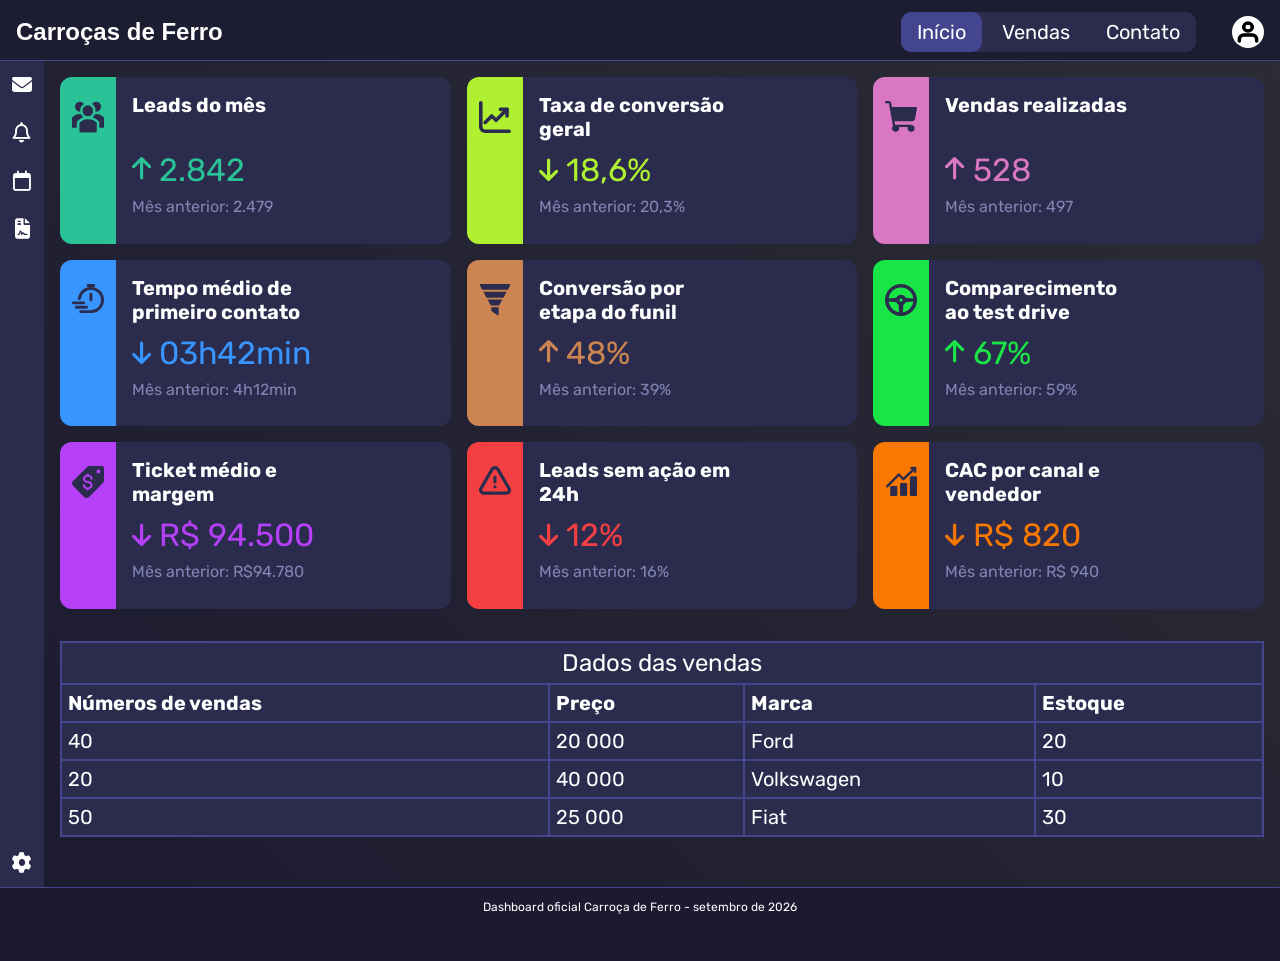
==== commit bad7b7bb: "fix:ajustes finais para entrega" ====
--- a/index.html
+++ b/index.html
@@ -4,7 +4,7 @@
 <head>
   <meta charset="UTF-8">
   <meta name="viewport" content="width=device-width, initial-scale=1.0">
-  <title>Dashboard</title>
+  <title>Carroças de Ferro | Dashboard</title>
   <link rel="preconnect" href="https://fonts.googleapis.com">
   <link rel="preconnect" href="https://fonts.gstatic.com" crossorigin>
 
@@ -18,8 +18,8 @@
 
 <body>
   <header class="navbar">
-    <div class="nome head-icon">Carroças de Ferro</div>
-    <div class="perfil head-icon"><a href="#"><img src="img/user.svg" alt="Ícone de perfil" /></a></div>
+    <h1 class="nome head-icon">Carroças de Ferro</h1>
+      <a href="#" class="perfil head-icon"><img src="img/user.svg" alt="Ícone de perfil" /></a>
     <nav class="menu">
       <ul class="menu__items">
         <li><a href="#" class="menu__item selected">Início</a></li>
@@ -32,17 +32,25 @@
   <main class="dashboard">
     <aside class="sidebar">
       <div class="botoes-esquerda">
-        <button class="botao">
+        <button class="botao" title="E-mails">
           <i class="fa-solid fa-envelope"></i>
         </button>
 
-        <button class="botao">
+        <button class="botao" title="Notificações">
           <i class="fa-regular fa-bell"></i>
         </button>
+
+        <button class="botao" title="Agendamentos">
+          <i class="fa-regular fa-calendar"></i>
+        </button>
+
+        <button class="botao" title="Contratos">
+          <i class="fa-solid fa-file-contract"></i>
+        </button>
       </div>
 
       <div class="botao-direita">
-        <button class="botao">
+        <button class="botao" title="Configurações">
           <i class="fa-solid fa-gear"></i>
         </button>
       </div>
@@ -229,7 +237,9 @@
         </div>
       </article>
     </section>
-    <div class="rolagem-tabela">
+
+    <section class="rolagem-tabela">
+      <p class="instruct-tabela"><i class="fa-solid fa-angles-right"></i> Deslize para rolar</p>
       <table class="tabela">
         <caption>Dados das vendas</caption>
         <thead>
@@ -247,23 +257,23 @@
             <td>Ford</td>
             <td>20</td>
           </tr>
-         <tr>
+          <tr>
             <td>20</td>
             <td>40 000</td>
             <td>Volkswagen</td>
             <td>10</td>
-         </tr>
+          </tr>
           <tr>
             <td>50</td>
-           <td>25 000</td>
+            <td>25 000</td>
             <td>Fiat</td>
             <td>30</td>
           </tr>
         </tbody>
       </table>
-    </div>
+    </section>
+    <footer class="footer">Dashboard oficial Carroça de Ferro - setembro de 2026</footer>
   </main>
-  <footer class="footer">Site oficial Carroça de Ferro - setembro de 2026</footer>
 </body>
 
 </html>
--- a/style.css
+++ b/style.css
@@ -34,10 +34,13 @@
   padding: 0.75rem 0.5rem 0.5rem;
   gap: 0.75rem;
   justify-content: space-between;
-  position: relative;
   align-items: center;
   background: var(--clr-primary);
   border-bottom: 1px solid var(--clr-highlight);
+}
+
+:focus {
+  outline: 2px solid var(--clr-text);
 }
 
 .nome {
@@ -103,9 +106,11 @@
   grid-template-areas:
     "sidebar"
     "content"
-    "cotent"
+    "content"
     "footer";
+  grid-template-rows: auto auto auto auto;
   gap: 0.75rem;
+  min-height: 100vh;
 }
 
 .sidebar {
@@ -123,7 +128,7 @@
   background-color: #ffffff00;
   color: #ffffff;
   border: none;
-  font-size: 1rem;
+  font-size: 1.25rem;
   padding: 0.25rem;
   transition: 0.2s;
 }
@@ -131,11 +136,12 @@
 .botoes-esquerda {
   display: flex;
   flex-direction: row;
-  gap: 0.5rem;
+  gap: 1.5rem;
 }
 
 .botao:hover {
   color: #43458f;
+  cursor: pointer;
 }
 
 .cards {
@@ -276,23 +282,32 @@
   background-color: var(--clr-cac);
 }
 
-.rolagem-tabela{
-  overflow-x:auto;
-  padding: 0.75rem;
+.rolagem-tabela {
+  overflow-x: auto;
+  margin: 0.75rem;
   grid-column: 1 / -1;
   grid-row: 3;
 }
 
-.tabela{
-  width:100%;
-  min-width:640px;
-  border-collapse:collapse;
+.instruct-tabela {
+  text-align: right;
+  position: sticky;
+  left: 0;
+  color: var(--clr-muted);
+  padding: 0.5rem;
+  font-size: 1rem;
+}
+
+.tabela {
+  width: 100%;
+  min-width: 640px;
+  border-collapse: collapse;
   background-color: var(--clr-content);
-  margin-right: auto;  
+  margin-right: auto;
   margin-left: auto;
 }
 
-caption{
+caption {
   border-top: 2px solid var(--clr-highlight);
   border-left: 2px solid var(--clr-highlight);
   border-right: 2px solid var(--clr-highlight);
@@ -302,14 +317,15 @@
   font-size: 1.5rem;
 }
 
-thead th, tbody td{
+thead th,
+tbody td {
   border: 2px solid var(--clr-highlight);
   border-bottom-right-radius: 12px;
   border-bottom-left-radius: 12px;
   color: var(--clr-text);
   text-align: left;
   font-size: 1.25rem;
-  padding:6px;
+  padding: 6px;
 }
 
 .footer {
@@ -325,6 +341,12 @@
   text-align: center;
 }
 
+@media (min-width: 650px) {
+  .instruct-tabela {
+    display: none;
+  }
+}
+
 @media (min-width: 960px) {
   .navbar {
     flex-wrap: nowrap;
@@ -351,43 +373,45 @@
 
   .dashboard {
     grid-template-areas:
-      "sidebar content content content"
-      "sidebar content content content"
-      "sidebar content content content"
-      "footer footer footer footer";
-    grid-template-columns: 50px 1fr 1fr 1fr;
-    height: 100%;
+      "sidebar content"
+      "sidebar content"
+      "footer footer";
+    grid-template-columns: auto 1fr;
+    grid-template-rows: auto auto auto;
     gap: 0;
   }
 
   .sidebar {
     flex-direction: column;
-    align-items: center;
+    gap: 4rem;
     border-radius: 0;
-    padding: 0.5rem 0;
+    padding: 0.5rem 0.5rem;
     margin: 0;
   }
 
   .botoes-esquerda {
     display: flex;
     flex-direction: column;
-    gap: 15px;
-  }
-
-  .botao {
-    font-size: 1.25rem;
+    position: sticky;
+    top: 0.5rem;
+    gap: 1rem;
+  }
+
+  .botao-direita {
+    position: sticky;
+    bottom: 0.5rem;
   }
 
   .cards {
     grid-column: 2 / -1;
     grid-row: 1;
     padding: 1rem;
-  }
-
-  .rolagem-tabela{
+    grid-template-columns: repeat(auto-fit, minmax(350px, 1fr));
+  }
+
+  .rolagem-tabela {
     grid-column: 2 / -1;
     grid-row: 2;
-    padding: 1rem;
-  }
-
-}
+    margin: 1rem;
+  }
+}
